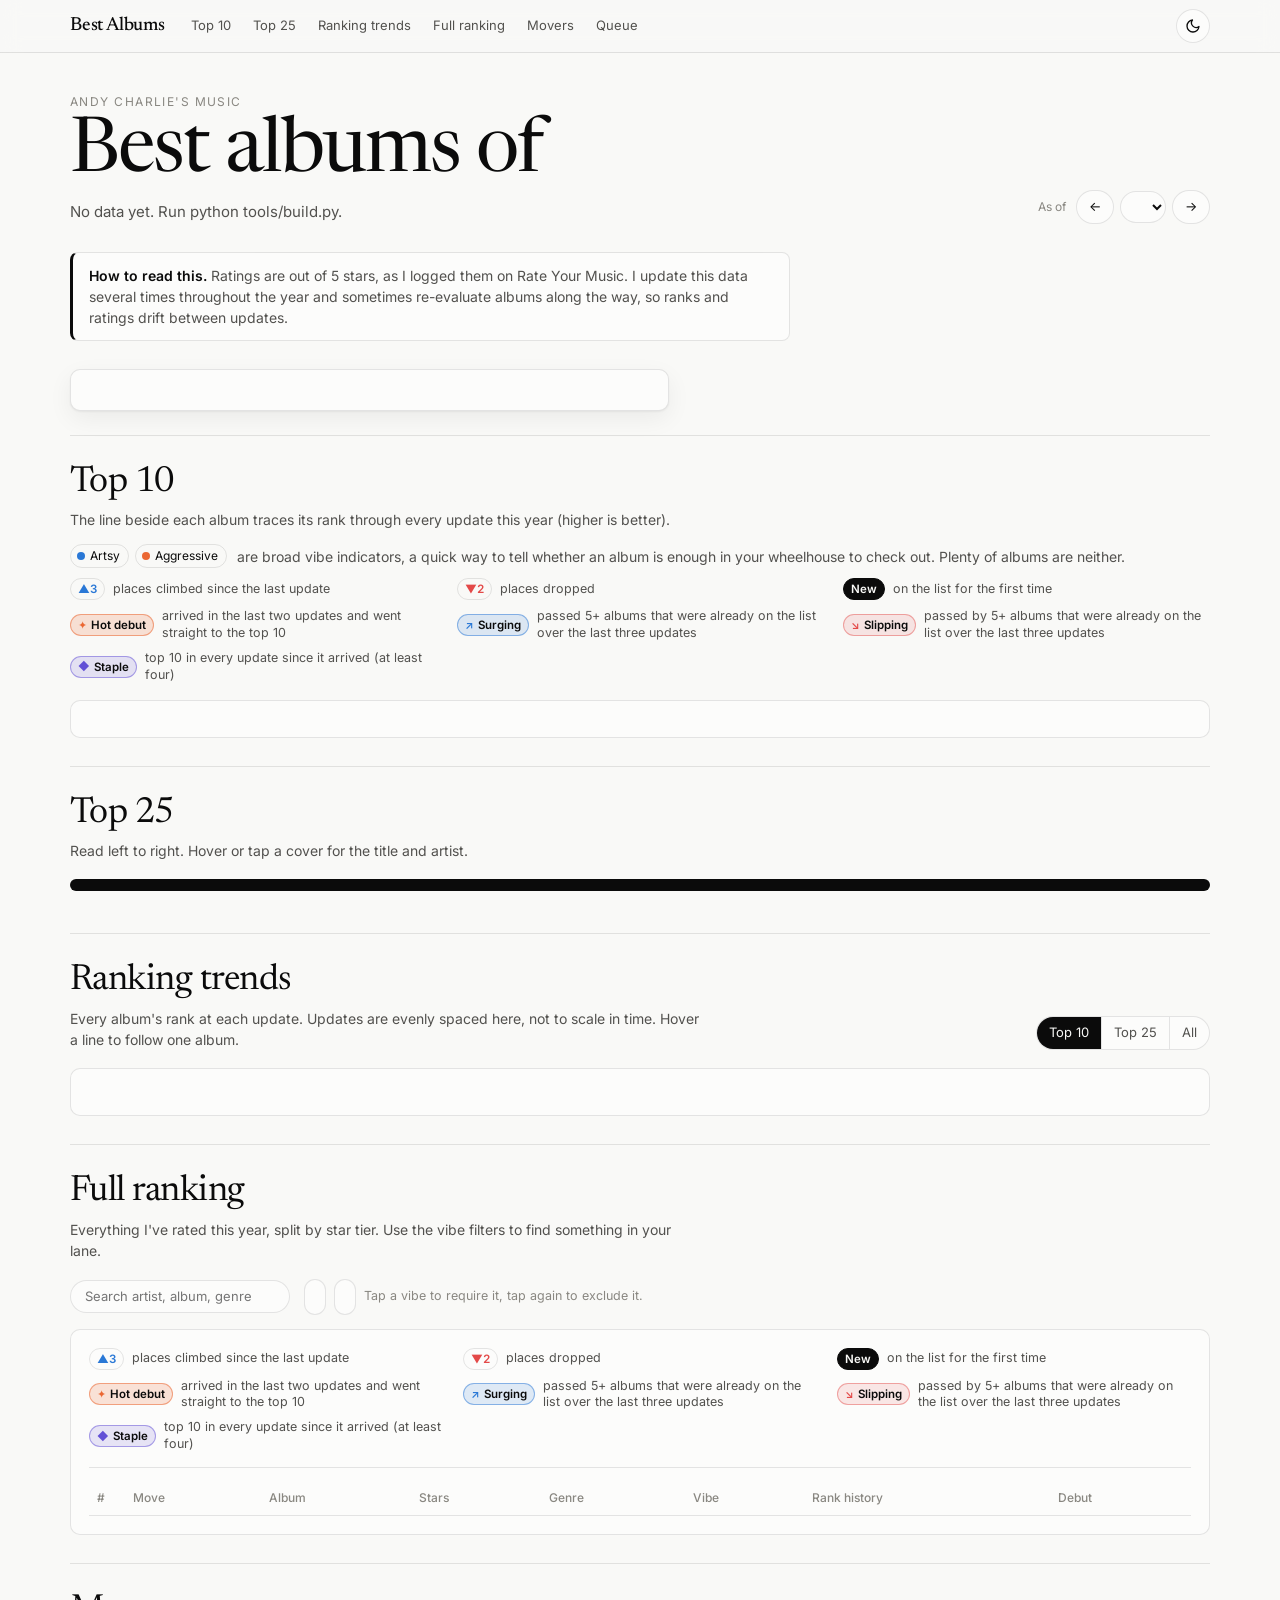
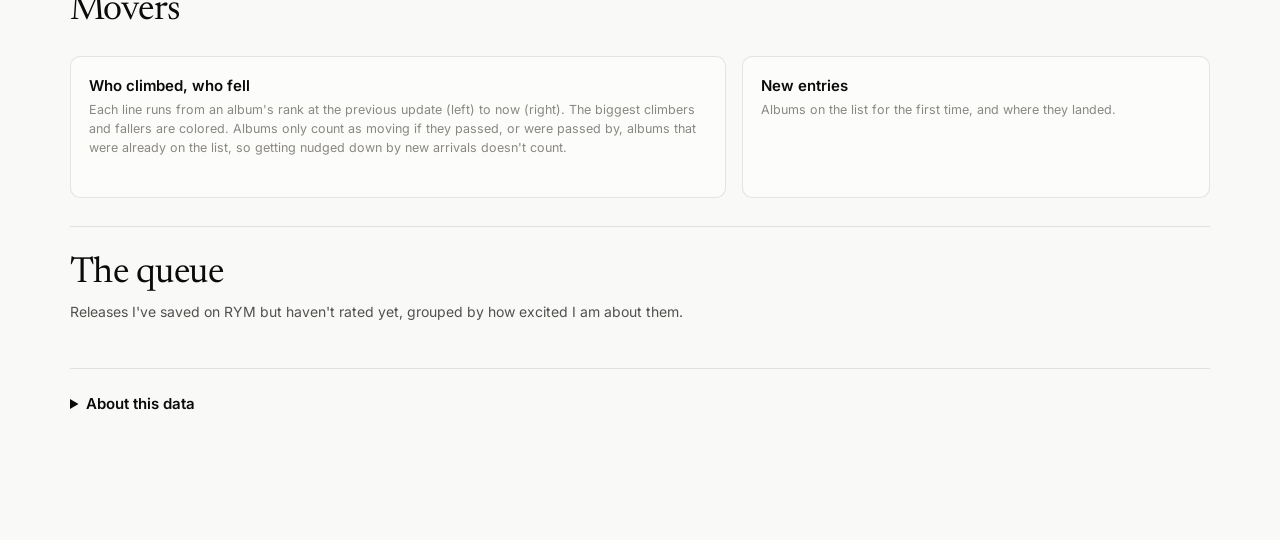
==== site/index.html @ df1836dc "Dashboard tweaks: copy, badge key in top 10, simpler queue, Ranking trends Co-Authored-By: Claude Op" ====
<!doctype html>
<html lang="en">
<head>
<meta charset="utf-8">
<meta name="viewport" content="width=device-width, initial-scale=1">
<title>Best Albums of the Year</title>
<meta name="description" content="A running ranking of my favorite albums of the year, updated a few times as the year goes on.">
<link rel="preconnect" href="https://fonts.googleapis.com">
<link rel="preconnect" href="https://fonts.gstatic.com" crossorigin>
<link rel="stylesheet" href="https://fonts.googleapis.com/css2?family=Inter:wght@400;500;600&family=Newsreader:ital,opsz,wght@0,6..72,400;0,6..72,500;1,6..72,400&display=swap">
<link rel="stylesheet" href="style.css">
<link rel="icon" href="data:image/svg+xml,%3Csvg xmlns='http://www.w3.org/2000/svg' viewBox='0 0 32 32'%3E%3Crect width='32' height='32' rx='6' fill='%230b0b0b'/%3E%3Ccircle cx='16' cy='16' r='9' fill='none' stroke='%23fff' stroke-width='2'/%3E%3Ccircle cx='16' cy='16' r='2.5' fill='%23fff'/%3E%3C/svg%3E">
</head>
<body>
<header class="bar">
  <div class="wrap bar-in">
    <div class="brand" id="brand">Best Albums</div>
    <nav class="nav" aria-label="Sections">
      <a href="#top10">Top 10</a>
      <a href="#grid">Top 25</a>
      <a href="#race">Ranking trends</a>
      <a href="#ranking">Full ranking</a>
      <a href="#movers">Movers</a>
      <a href="#queue">Queue</a>
    </nav>
    <button class="icon-btn" id="theme" type="button" aria-label="Toggle dark mode" title="Toggle dark mode">
      <svg width="16" height="16" viewBox="0 0 24 24" fill="none" stroke="currentColor" stroke-width="2" stroke-linecap="round" stroke-linejoin="round" aria-hidden="true"><path d="M21 12.8A9 9 0 1 1 11.2 3a7 7 0 0 0 9.8 9.8z"/></svg>
    </button>
  </div>
</header>

<main class="wrap">
  <div class="hero">
    <div class="hero-top">
      <div>
        <p class="eyebrow" id="eyebrow">Andy Charlie's music</p>
        <h1 id="title">Best albums of <em></em></h1>
        <p class="lede" id="lede"></p>
      </div>
      <div class="snap-ctl">
        <span class="label" id="asof-label">As of</span>
        <button class="btn" id="snap-prev" type="button" aria-label="Earlier version">←</button>
        <select class="select" id="snap" aria-label="Show the list as of"></select>
        <button class="btn" id="snap-next" type="button" aria-label="Later version">→</button>
        <select class="select" id="year" aria-label="Year" hidden></select>
      </div>
    </div>
    <div class="context">
      <p><strong>How to read this.</strong> Ratings are out of 5 stars, as I logged them on Rate Your Music. I update this data several times throughout the year and sometimes re-evaluate albums along the way, so ranks and ratings drift between updates.</p>
    </div>
    <div class="hero-body">
      <div class="number-one" id="n1"></div>
      <div class="tiles" id="tiles"></div>
    </div>
  </div>

  <section class="block" id="top10">
    <div class="block-head">
      <div>
        <h2>Top 10</h2>
        <p class="sub">The line beside each album traces its rank through every update this year (higher is better).</p>
      </div>
    </div>
    <div class="vibe-note">
      <span class="vibe-keys"><span class="chip"><span class="dot artsy"></span>Artsy</span><span class="chip"><span class="dot aggr"></span>Aggressive</span></span>
      <span>are broad vibe indicators, a quick way to tell whether an album is enough in your wheelhouse to check out. Plenty of albums are neither.</span>
    </div>
    <div class="badge-key top" id="badge-key-top"></div>
    <div class="card"><div class="top10" id="top10-list"></div></div>
  </section>

  <section class="block" id="grid">
    <div class="block-head">
      <div>
        <h2>Top 25</h2>
        <p class="sub">Read left to right. Hover or tap a cover for the title and artist.</p>
      </div>
    </div>
    <div class="topster" id="topster"></div>
    <div class="topster-legend" id="topster-legend"></div>
  </section>

  <section class="block" id="race">
    <div class="block-head">
      <div>
        <h2>Ranking trends</h2>
        <p class="sub">Every album's rank at each update. Updates are evenly spaced here, not to scale in time. Hover a line to follow one album.</p>
      </div>
      <div class="controls">
        <div class="seg" id="bump-scope" role="group" aria-label="Albums shown">
          <button type="button" data-v="10">Top 10</button><button type="button" data-v="25">Top 25</button><button type="button" data-v="all">All</button>
        </div>
      </div>
    </div>
    <div class="card">
      <div class="legend" id="bump-legend"></div>
      <div class="chart" id="bump"></div>
    </div>
  </section>

  <section class="block" id="ranking">
    <div class="block-head">
      <div>
        <h2>Full ranking</h2>
        <p class="sub">Everything I've rated this year, split by star tier. Use the vibe filters to find something in your lane.</p>
      </div>
    </div>
    <div class="filters">
      <input class="input" id="q" type="search" placeholder="Search artist, album, genre" autocomplete="off">
      <div class="vibe-filters" role="group" aria-label="Vibe filters">
        <button class="vpill" type="button" id="f-artsy" data-kind="artsy"></button>
        <button class="vpill" type="button" id="f-aggr" data-kind="aggr"></button>
        <span class="vf-hint" id="vf-hint">Tap a vibe to require it, tap again to exclude it.</span>
      </div>
    </div>
    <div class="card">
      <div class="badge-key" id="badge-key"></div>
      <p class="count" id="rank-count"></p>
      <div class="tbl-wrap">
        <table class="rank" aria-label="Full ranking">
          <thead><tr>
            <th class="r-n">#</th><th>Move</th><th>Album</th><th>Stars</th><th class="hide-sm">Genre</th><th>Vibe</th><th class="hide-sm">Rank history</th><th class="hide-sm">Debut</th>
          </tr></thead>
          <tbody id="rank-body"></tbody>
        </table>
      </div>
    </div>
  </section>

  <section class="block" id="movers">
    <div class="block-head">
      <div>
        <h2>Movers</h2>
        <p class="sub" id="movers-sub"></p>
      </div>
    </div>
    <div class="two">
      <div class="card">
        <h3>Who climbed, who fell</h3>
        <p class="note">Each line runs from an album's rank at the previous update (left) to now (right). The biggest climbers and fallers are colored. Albums only count as moving if they passed, or were passed by, albums that were already on the list, so getting nudged down by new arrivals doesn't count.</p>
        <div class="legend" id="movers-legend"></div>
        <div class="chart" id="movers-chart"></div>
      </div>
      <div class="card">
        <h3>New entries</h3>
        <p class="note">Albums on the list for the first time, and where they landed.</p>
        <div class="debuts" id="debuts"></div>
      </div>
    </div>
  </section>

  <section class="block" id="queue">
    <div class="block-head">
      <div>
        <h2>The queue</h2>
        <p class="sub" id="queue-sub">Releases I've saved on RYM but haven't rated yet, grouped by how excited I am about them.</p>
      </div>
    </div>
    <div class="queue" id="queue-list"></div>
  </section>

  <details class="about" id="about">
    <summary>About this data</summary>
    <p><strong>Where it comes from.</strong> Star ratings are mine, from Rate Your Music, out of 5. Every so often I export my RYM collection and rank every rated release from the year by hand. Rank always respects stars: nothing rated 3.5 can sit above anything rated 4.0. Any release type counts (LP, EP, mixtape, compilation).</p>
    <p><strong>Drift.</strong> I sometimes re-evaluate an album while ranking, so its stars can change between updates, and can differ from what RYM showed on the export date.</p>
    <p><strong>Badges.</strong> ▲/▼ is places gained or lost since the previous update. <em>New</em> means on the list for the first time. <em>Hot debut</em>: arrived within the last two updates and is already top 10. <em>Surging</em> / <em>Slipping</em>: passed (or was passed by) 5+ albums that were already on the list, over the last three updates, and still heading that way. New arrivals landing above an album don't count against it. <em>Staple</em>: top 10 in every update since it arrived, across at least four.</p>
    <p><strong>The queue.</strong> Releases in my RYM collection from this year that I haven't rated yet.</p>
    <p><strong>Covers and release dates.</strong> Looked up automatically from Deezer, iTunes and MusicBrainz, matching on artist, title and release year. Where none of them has the album, a placeholder tile stands in for the cover. Dates marked ~ are estimates: RYM numbers releases in the order they're added to the site, which tracks release dates closely, so an album's RYM ID gives a good guess at its release month.</p>
  </details>
  <p class="foot" id="foot"></p>
</main>

<div id="tip" role="tooltip" hidden></div>
<script src="vendor/d3.min.js"></script>
<script src="app.js"></script>
</body>
</html>
---- site/style.css ----
/* ---------- tokens ---------- */
:root {
  color-scheme: light;
  --page: #f9f9f7;
  --surface: #fcfcfb;
  --surface-2: #f2f1ed;
  --ink: #0b0b0b;
  --ink-2: #52514e;
  --muted: #898781;
  --grid: #e1e0d9;
  --axis: #c3c2b7;
  --line: rgba(11, 11, 11, 0.10);
  --s-blue: #2a78d6;
  --s-orange: #eb6834;
  --s-red: #e34948;
  --s-violet: #6250d6;
  --ramp-1: #86b6ef; --ramp-2: #5598e7; --ramp-3: #2a78d6; --ramp-4: #1c5cab; --ramp-5: #104281;
  --ramp-ink-1: #0b0b0b; --ramp-ink-2: #0b0b0b; --ramp-ink-3: #ffffff; --ramp-ink-4: #ffffff; --ramp-ink-5: #ffffff;
  --shadow: 0 1px 2px rgba(0,0,0,.05), 0 8px 24px rgba(0,0,0,.06);
  --radius: 10px;
  --serif: "Newsreader", "Iowan Old Style", "Palatino Linotype", Georgia, serif;
  --sans: "Inter", system-ui, -apple-system, "Segoe UI", sans-serif;
}
@media (prefers-color-scheme: dark) {
  :root:where(:not([data-theme="light"])) {
    color-scheme: dark;
    --page: #0d0d0d; --surface: #1a1a19; --surface-2: #242423;
    --ink: #f0efec; --ink-2: #c3c2b7; --muted: #898781;
    --grid: #2c2c2a; --axis: #383835; --line: rgba(255,255,255,0.10);
    --s-blue: #3987e5; --s-orange: #d95926; --s-red: #e66767; --s-violet: #9085e9;
    --ramp-1: #184f95; --ramp-2: #256abf; --ramp-3: #3987e5; --ramp-4: #6da7ec; --ramp-5: #b7d3f6;
    --ramp-ink-1: #ffffff; --ramp-ink-2: #ffffff; --ramp-ink-3: #ffffff; --ramp-ink-4: #0b0b0b; --ramp-ink-5: #0b0b0b;
    --shadow: 0 1px 2px rgba(0,0,0,.4), 0 8px 24px rgba(0,0,0,.35);
  }
}
:root[data-theme="dark"] {
  color-scheme: dark;
  --page: #0d0d0d; --surface: #1a1a19; --surface-2: #242423;
  --ink: #f0efec; --ink-2: #c3c2b7; --muted: #898781;
  --grid: #2c2c2a; --axis: #383835; --line: rgba(255,255,255,0.10);
  --s-blue: #3987e5; --s-orange: #d95926; --s-red: #e66767; --s-violet: #9085e9;
  --ramp-1: #184f95; --ramp-2: #256abf; --ramp-3: #3987e5; --ramp-4: #6da7ec; --ramp-5: #b7d3f6;
  --ramp-ink-1: #ffffff; --ramp-ink-2: #ffffff; --ramp-ink-3: #ffffff; --ramp-ink-4: #0b0b0b; --ramp-ink-5: #0b0b0b;
  --shadow: 0 1px 2px rgba(0,0,0,.4), 0 8px 24px rgba(0,0,0,.35);
}

/* ---------- base ---------- */
* { box-sizing: border-box; }
html { background: var(--page); }
body { margin: 0; background: var(--page); color: var(--ink); font-family: var(--sans); font-size: 15px; line-height: 1.5; -webkit-font-smoothing: antialiased; }
a { color: inherit; }
button, select, input { font: inherit; color: inherit; }
[hidden] { display: none !important; }
.wrap { max-width: 1180px; margin: 0 auto; padding: 0 20px; }
@media (max-width: 640px) { .wrap { padding: 0 16px; } }

/* ---------- top bar ---------- */
.bar { position: sticky; top: 0; z-index: 20; background: color-mix(in srgb, var(--page) 86%, transparent); backdrop-filter: blur(10px); border-bottom: 1px solid var(--line); }
.bar-in { display: flex; align-items: center; gap: 16px; min-height: 52px; }
.brand { font-family: var(--serif); font-size: 19px; font-weight: 500; letter-spacing: -.01em; white-space: nowrap; }
.nav { display: flex; gap: 2px; overflow-x: auto; scrollbar-width: none; flex: 1; min-width: 0; }
.nav::-webkit-scrollbar { display: none; }
.nav a { text-decoration: none; color: var(--ink-2); font-size: 13px; padding: 6px 10px; border-radius: 999px; white-space: nowrap; }
.nav a:hover { color: var(--ink); background: var(--surface-2); }
.icon-btn { border: 1px solid var(--line); background: var(--surface); border-radius: 999px; width: 34px; height: 34px; display: inline-grid; place-items: center; cursor: pointer; flex: none; }
.icon-btn:hover { background: var(--surface-2); }
@media (max-width: 640px) { .brand { display: none; } }

/* ---------- controls ---------- */
.controls { display: flex; flex-wrap: wrap; align-items: center; gap: 8px; }
.seg { display: inline-flex; border: 1px solid var(--line); border-radius: 999px; overflow: hidden; background: var(--surface); }
.seg button { border: 0; background: transparent; padding: 6px 12px; font-size: 13px; color: var(--ink-2); cursor: pointer; min-height: 32px; white-space: nowrap; }
.seg button + button { border-left: 1px solid var(--line); }
.seg button[aria-pressed="true"] { background: var(--ink); color: var(--page); }
.select { border: 1px solid var(--line); background: var(--surface); border-radius: 999px; padding: 6px 12px; font-size: 13px; min-height: 32px; cursor: pointer; }
.input { border: 1px solid var(--line); background: var(--surface); border-radius: 999px; padding: 6px 14px; font-size: 13px; min-height: 32px; width: 220px; max-width: 100%; }
.btn { border: 1px solid var(--line); background: var(--surface); border-radius: 999px; padding: 6px 12px; font-size: 13px; cursor: pointer; min-height: 32px; }
.btn:hover, .select:hover { background: var(--surface-2); }
:focus-visible { outline: 2px solid var(--s-blue); outline-offset: 2px; }
@media (pointer: coarse) { .seg button, .select, .input, .btn { min-height: 40px; } }

/* ---------- hero ---------- */
.hero { padding: 40px 0 24px; display: grid; gap: 28px; }
.hero-top { display: flex; flex-wrap: wrap; justify-content: space-between; align-items: end; gap: 16px; }
.eyebrow { font-size: 12px; letter-spacing: .12em; text-transform: uppercase; color: var(--muted); margin: 0 0 6px; }
h1 { font-family: var(--serif); font-weight: 400; font-size: clamp(40px, 7vw, 76px); line-height: .95; letter-spacing: -.025em; margin: 0; }
h1 em { font-style: italic; color: var(--ink-2); }
.lede { color: var(--ink-2); max-width: 62ch; margin: 12px 0 0; }
.snap-ctl { display: flex; align-items: center; gap: 6px; }
.snap-ctl .label { font-size: 12px; color: var(--muted); margin-right: 4px; }
.hero-body { display: grid; grid-template-columns: minmax(0, 1.15fr) minmax(0, 1fr); gap: 20px; }
@media (max-width: 860px) { .hero-body { grid-template-columns: 1fr; } }
.number-one { display: grid; grid-template-columns: auto minmax(0, 1fr); gap: 20px; align-items: center; background: var(--surface); border: 1px solid var(--line); border-radius: var(--radius); padding: 20px; box-shadow: var(--shadow); }
.number-one .cover { width: clamp(140px, 24vw, 250px); }
.number-one .stars { font-size: 19px; letter-spacing: 2px; }
.number-one .stars-n { font-size: 15px; }
.n1-tag { font-size: 12px; letter-spacing: .12em; text-transform: uppercase; color: var(--muted); }
.n1-title { font-family: var(--serif); font-size: clamp(28px, 4vw, 44px); line-height: 1.05; margin: 6px 0 4px; letter-spacing: -.015em; overflow-wrap: anywhere; }
.n1-artist { font-size: 17px; color: var(--ink-2); }
.n1-meta { margin-top: 12px; display: flex; flex-wrap: wrap; gap: 6px 10px; align-items: center; font-size: 13px; color: var(--ink-2); }
@media (max-width: 480px) { .number-one { grid-template-columns: 1fr; } .number-one .cover { width: 100%; max-width: 260px; } }
.tiles { display: grid; grid-template-columns: repeat(2, minmax(0, 1fr)); gap: 12px; }
.tile { background: var(--surface); border: 1px solid var(--line); border-radius: var(--radius); padding: 14px 16px; display: grid; gap: 2px; align-content: start; }
.tile-v { font-size: 34px; font-weight: 600; letter-spacing: -.02em; line-height: 1.1; }
.tile-l { font-size: 13px; color: var(--ink-2); }
.tile-s { font-size: 12px; color: var(--muted); }

/* ---------- sections ---------- */
section.block { padding: 28px 0; border-top: 1px solid var(--line); scroll-margin-top: 60px; }
.block-head { display: flex; flex-wrap: wrap; justify-content: space-between; align-items: end; gap: 12px 20px; margin-bottom: 18px; }
h2 { font-family: var(--serif); font-weight: 400; font-size: clamp(26px, 3.4vw, 36px); letter-spacing: -.015em; line-height: 1.1; margin: 0; }
.sub { color: var(--ink-2); font-size: 14px; margin: 6px 0 0; max-width: 70ch; }
.card { background: var(--surface); border: 1px solid var(--line); border-radius: var(--radius); padding: 18px; }
@media (max-width: 640px) { .card { padding: 14px; } }

/* ---------- covers ---------- */
.cover { position: relative; aspect-ratio: 1; border-radius: 6px; overflow: hidden; flex: none; background: var(--surface-2); container-type: inline-size; box-shadow: inset 0 0 0 1px var(--line); }
.cover img { width: 100%; height: 100%; object-fit: cover; display: block; }
.cover-gen { position: absolute; inset: 0; display: flex; flex-direction: column; justify-content: flex-end; padding: 8%; color: #fff; }
.cover-gen .cg-t { font-family: var(--serif); font-size: clamp(8px, 13cqi, 30px); line-height: 1.02; letter-spacing: -.01em; overflow-wrap: anywhere; display: -webkit-box; -webkit-line-clamp: 4; -webkit-box-orient: vertical; overflow: hidden; text-shadow: 0 1px 8px rgba(0,0,0,.25); }
.cover-gen .cg-a { font-size: clamp(6px, 7.5cqi, 13px); opacity: .85; margin-top: 3%; white-space: nowrap; overflow: hidden; text-overflow: ellipsis; text-transform: uppercase; letter-spacing: .06em; }
.cover.tiny .cover-gen { justify-content: center; align-items: center; padding: 0; }
.cover.tiny .cg-t { font-size: 46cqi; -webkit-line-clamp: 1; text-shadow: none; }
.cover.tiny .cg-a { display: none; }

/* ---------- chips, badges, stars ---------- */
.chip { display: inline-flex; align-items: center; gap: 5px; font-size: 12px; padding: 1px 8px 1px 6px; border-radius: 999px; border: 1px solid var(--line); color: var(--ink); white-space: nowrap; line-height: 20px; }
.dot { width: 8px; height: 8px; border-radius: 50%; flex: none; }
.dot.artsy { background: var(--s-blue); }
.dot.aggr { background: var(--s-orange); }
.genre { color: var(--ink-2); font-size: 13px; }
.badge { display: inline-flex; align-items: center; gap: 3px; font-size: 11.5px; font-weight: 600; padding: 1px 7px; border-radius: 999px; white-space: nowrap; line-height: 18px; font-variant-numeric: tabular-nums; border: 1px solid var(--line); color: var(--ink); }
.badge.up { color: var(--s-blue); }
.badge.down { color: var(--s-red); }
.badge.flat { color: var(--muted); font-weight: 500; }
.badge.new { background: var(--ink); color: var(--page); border-color: var(--ink); }
.badge.back { color: var(--ink-2); border-style: dashed; }
.badge.heat { font-weight: 600; color: var(--ink); gap: 4px; }
.badge.heat .bi { font-size: 11px; line-height: 1; }
.badge.hot { background: color-mix(in srgb, var(--s-orange) 18%, transparent); border-color: color-mix(in srgb, var(--s-orange) 55%, transparent); }
.badge.hot .bi { color: var(--s-orange); }
.badge.surge { background: color-mix(in srgb, var(--s-blue) 14%, transparent); border-color: color-mix(in srgb, var(--s-blue) 50%, transparent); }
.badge.surge .bi { color: var(--s-blue); }
.badge.slip { background: color-mix(in srgb, var(--s-red) 12%, transparent); border-color: color-mix(in srgb, var(--s-red) 45%, transparent); }
.badge.slip .bi { color: var(--s-red); }
.badge.staple { background: color-mix(in srgb, var(--s-violet) 14%, transparent); border-color: color-mix(in srgb, var(--s-violet) 50%, transparent); }
.badge.staple .bi { color: var(--s-violet); }
.stars { position: relative; display: inline-block; font-size: 13px; letter-spacing: 1px; line-height: 1; white-space: nowrap; color: var(--grid); vertical-align: -1px; }
.stars::before { content: "★★★★★"; }
.stars > span { position: absolute; inset: 0 auto 0 0; overflow: hidden; color: var(--ink); }
.stars > span::before { content: "★★★★★"; }
.stars-n { font-variant-numeric: tabular-nums; font-size: 13px; color: var(--ink-2); margin-left: 6px; }

/* ---------- top 10 ---------- */
.top10 { display: grid; gap: 0; }
.t10 { display: grid; grid-template-columns: 52px 64px minmax(0, 1fr) 150px 132px; gap: 16px; align-items: center; padding: 12px 6px; border-bottom: 1px solid var(--line); }
.t10:last-child { border-bottom: 0; }
.t10:hover { background: var(--surface-2); border-radius: 8px; }
.t10-rank { font-family: var(--serif); font-size: 40px; line-height: 1; text-align: right; letter-spacing: -.03em; font-variant-numeric: lining-nums; }
.t10-main { min-width: 0; display: grid; gap: 2px; }
.t10-title { font-family: var(--serif); font-size: 21px; line-height: 1.15; overflow: hidden; text-overflow: ellipsis; white-space: nowrap; }
.t10-artist { color: var(--ink-2); font-size: 14px; overflow: hidden; text-overflow: ellipsis; white-space: nowrap; }
.t10-meta { display: flex; flex-wrap: wrap; gap: 6px; align-items: center; margin-top: 4px; }
.t10-spark { display: grid; gap: 2px; }
.t10-spark .cap { font-size: 11px; color: var(--muted); }
.t10-move { display: flex; flex-direction: column; align-items: flex-end; gap: 6px; }
@media (max-width: 760px) {
  .t10 { grid-template-columns: 36px 56px minmax(0, 1fr) auto; grid-template-areas: "r c m v" "r c s s"; row-gap: 6px; gap: 12px; }
  .t10-rank { grid-area: r; font-size: 30px; align-self: start; padding-top: 4px; }
  .t10 .cover { grid-area: c; align-self: start; }
  .t10-main { grid-area: m; }
  .t10-move { grid-area: v; align-self: start; }
  .t10-spark { grid-area: s; }
  .t10-title { font-size: 18px; white-space: normal; }
}
.spark { display: block; overflow: visible; }
.spark .sl { fill: none; stroke: var(--ink-2); stroke-width: 1.5; stroke-linejoin: round; stroke-linecap: round; }
.spark .sd { fill: var(--s-blue); stroke: var(--surface); stroke-width: 1.5; }
.spark .sref { stroke: var(--grid); stroke-width: 1; }
.spark .st { fill: var(--muted); font-size: 10px; font-family: var(--sans); }

/* ---------- topster ---------- */
.topster { display: grid; grid-template-columns: repeat(5, minmax(0, 1fr)); gap: 6px; background: #0b0b0b; padding: 6px; border-radius: var(--radius); }
.topster-cell { position: relative; cursor: default; }
.topster-cell:hover .ts-info { background: linear-gradient(to top, rgba(8,8,8,.92) 0%, rgba(8,8,8,.6) 60%, transparent 100%); }
.topster-cell .cover { border-radius: 2px; box-shadow: none; }
.topster-cell { container-type: inline-size; overflow: hidden; border-radius: 2px; }
.ts-info { position: absolute; inset: auto 0 0 0; padding: 26% 8% 7%; display: grid; gap: 3px; color: #fff; background: linear-gradient(to top, rgba(8,8,8,.88) 0%, rgba(8,8,8,.55) 55%, transparent 100%); pointer-events: none; }
.ts-stars { display: flex; align-items: center; gap: 6px; }
.stars.light { color: rgba(255,255,255,.28); font-size: clamp(9px, 8.5cqi, 16px); }
.stars.light > span { color: #fff; }
.ts-num { font-weight: 600; font-size: clamp(9px, 7.5cqi, 14px); font-variant-numeric: tabular-nums; }
.ts-genre { font-family: var(--serif); font-size: clamp(9px, 7.6cqi, 15.5px); line-height: 1.1; overflow: hidden; text-overflow: ellipsis; white-space: nowrap; }
.ts-vibes { display: flex; gap: 8px; flex-wrap: wrap; font-size: clamp(8px, 6cqi, 12px); text-transform: uppercase; letter-spacing: .06em; opacity: .9; }
.ts-v { display: inline-flex; align-items: center; gap: 4px; }
.ts-v .dot { box-shadow: 0 0 0 1.5px rgba(255,255,255,.85); }
.ts-date { font-size: clamp(8px, 6cqi, 12px); opacity: .75; }
@container (max-width: 130px) { .ts-vl, .ts-date { display: none; } .ts-info { padding: 30% 7% 7%; gap: 2px; } }
@container (max-width: 90px) { .ts-genre { display: none; } }
.topster-n { position: absolute; top: 5px; left: 5px; background: rgba(11,11,11,.72); color: #fff; font-size: 11px; font-weight: 600; padding: 1px 6px; border-radius: 999px; font-variant-numeric: tabular-nums; }
.topster-legend { columns: 4 220px; column-gap: 20px; margin-top: 14px; font-size: 12.5px; color: var(--ink-2); }
.topster-legend span { display: block; }
.topster-legend span b { color: var(--ink); font-weight: 600; font-variant-numeric: tabular-nums; display: inline-block; min-width: 22px; }
.topster-legend span { white-space: nowrap; overflow: hidden; text-overflow: ellipsis; }

/* ---------- charts ---------- */
.chart { position: relative; width: 100%; }
.chart svg { display: block; overflow: visible; }
.c-grid { stroke: var(--grid); stroke-width: 1; }
.c-axis { stroke: var(--axis); stroke-width: 1; }
.c-tick { fill: var(--muted); font-size: 11px; font-family: var(--sans); font-variant-numeric: tabular-nums; }
.c-title { fill: var(--muted); font-size: 11px; font-family: var(--sans); }
.c-lab { fill: var(--ink); font-size: 12px; font-family: var(--sans); }
.c-lab-muted { fill: var(--ink-2); font-size: 12px; font-family: var(--sans); }
.c-val { fill: var(--ink-2); font-size: 11.5px; font-family: var(--sans); font-variant-numeric: tabular-nums; }
.bump-line { fill: none; stroke: var(--axis); stroke-width: 1.5; stroke-linejoin: round; stroke-linecap: round; transition: opacity .15s; }
.bump-line.hl { stroke: var(--ink); stroke-width: 2; }
.bump-line.hot { stroke: var(--s-blue); stroke-width: 3; }
.bump-dot { fill: var(--axis); stroke: var(--surface); stroke-width: 1.5; }
.bump-dot.hl { fill: var(--ink); }
.bump-dot.hot { fill: var(--s-blue); }
.dim .bump-line:not(.hot), .dim .bump-dot:not(.hot) { opacity: .25; }
.dim .c-lab:not(.hot) { opacity: .35; }
.c-now { stroke: var(--ink); stroke-width: 1; opacity: .35; }
.legend { display: flex; flex-wrap: wrap; gap: 6px 16px; font-size: 12.5px; color: var(--ink-2); margin-bottom: 10px; align-items: center; }
.legend .k { display: inline-flex; align-items: center; gap: 6px; }
.legend .sw { width: 12px; height: 12px; border-radius: 3px; display: inline-block; }
.legend .ln { width: 16px; height: 2px; display: inline-block; border-radius: 2px; }

/* ---------- table ---------- */
.tbl-wrap { overflow-x: auto; }
table.rank { width: 100%; border-collapse: collapse; font-size: 14px; }
table.rank th { text-align: left; font-size: 12px; font-weight: 500; color: var(--muted); padding: 8px 8px; border-bottom: 1px solid var(--line); white-space: nowrap; }
table.rank td { padding: 8px; border-bottom: 1px solid var(--line); vertical-align: middle; }
table.rank tr.tier-break td { border-top: 2px solid var(--axis); }
table.rank tbody tr:hover td { background: var(--surface-2); }
.r-n { font-variant-numeric: tabular-nums; text-align: right; width: 36px; color: var(--ink); font-weight: 600; }
.r-alb { display: flex; gap: 10px; align-items: center; min-width: 220px; }
.r-alb .cover { width: 36px; }
.r-alb b { font-weight: 600; display: block; line-height: 1.25; }
.r-alb span { color: var(--ink-2); font-size: 13px; }
.r-vibe { display: flex; gap: 4px; flex-wrap: wrap; }
.r-debut { color: var(--ink-2); font-size: 13px; white-space: nowrap; font-variant-numeric: tabular-nums; }
.tier-row td { background: var(--surface-2); font-size: 12px; color: var(--ink-2); font-weight: 600; padding: 5px 8px; letter-spacing: .04em; }
@media (max-width: 760px) { .hide-sm { display: none; } }
.empty { color: var(--muted); font-size: 14px; padding: 16px 0; }
.count { color: var(--muted); font-size: 13px; }

/* ---------- movers ---------- */
.two { display: grid; grid-template-columns: minmax(0, 1.4fr) minmax(0, 1fr); gap: 16px; }
@media (max-width: 860px) { .two { grid-template-columns: 1fr; } }
.card h3 { margin: 0 0 4px; font-size: 15px; font-weight: 600; }
.card .note { margin: 0 0 12px; color: var(--muted); font-size: 12.5px; }
.debuts { display: grid; gap: 0; }
.debut { display: grid; grid-template-columns: 40px 40px minmax(0, 1fr) auto; gap: 10px; align-items: center; padding: 7px 0; border-bottom: 1px solid var(--line); }
.debut:last-child { border-bottom: 0; }
.debut .at { font-family: var(--serif); font-size: 24px; text-align: right; line-height: 1; }
.debut .nm { min-width: 0; }
.debut .nm b { display: block; font-weight: 600; white-space: nowrap; overflow: hidden; text-overflow: ellipsis; }
.debut .nm span { color: var(--ink-2); font-size: 13px; }

/* ---------- queue ---------- */
.queue { display: grid; gap: 22px; }
.q-group h3 { display: flex; align-items: center; gap: 10px; margin: 0 0 10px; font-size: 15px; font-weight: 600; }
.q-grid { display: grid; grid-template-columns: repeat(auto-fill, minmax(250px, 1fr)); gap: 10px; }
.q-card { display: grid; grid-template-columns: 56px minmax(0, 1fr); gap: 12px; background: var(--surface); border: 1px solid var(--line); border-radius: var(--radius); padding: 10px; align-items: start; }
.q-card b { display: block; font-weight: 600; line-height: 1.25; overflow-wrap: anywhere; }
.q-card .a { color: var(--ink-2); font-size: 13px; }
.q-card .aff { font-size: 12px; color: var(--ink-2); margin-top: 6px; line-height: 1.4; }
.q-card .aff strong { color: var(--ink); }
.q-card .seen { font-size: 11.5px; color: var(--muted); margin-top: 4px; display: flex; gap: 6px; flex-wrap: wrap; align-items: center; }
.pips { display: inline-flex; gap: 3px; }
.pips i { width: 9px; height: 9px; border-radius: 50%; border: 1.5px solid var(--s-orange); display: inline-block; }
.pips i.on { background: var(--s-orange); }
.q-empty { color: var(--muted); font-size: 13px; padding: 4px 0 0; }

/* ---------- tooltip ---------- */
#tip { position: fixed; z-index: 50; pointer-events: none; background: var(--surface); color: var(--ink); border: 1px solid var(--line); border-radius: 8px; box-shadow: var(--shadow); padding: 8px 10px; font-size: 12.5px; line-height: 1.45; max-width: 280px; display: grid; gap: 3px; }
#tip .tt { font-weight: 600; }
#tip .ts { color: var(--ink-2); }
#tip .tn { font-variant-numeric: tabular-nums; }

/* ---------- about ---------- */
details.about { padding: 24px 0 60px; border-top: 1px solid var(--line); }
details.about summary { cursor: pointer; font-weight: 600; }
details.about p, details.about li { color: var(--ink-2); font-size: 14px; max-width: 75ch; }
details.about code { font-size: 13px; background: var(--surface-2); padding: 1px 5px; border-radius: 4px; }
.note-sm { color: var(--muted); font-size: 12.5px; margin: 12px 0 0; line-height: 1.5; }
.foot { color: var(--muted); font-size: 12px; padding-bottom: 40px; }

/* ---------- context notes ---------- */
.context { background: var(--surface); border: 1px solid var(--line); border-left: 3px solid var(--ink); border-radius: 8px; padding: 12px 16px; max-width: 80ch; }
.context p { margin: 0; color: var(--ink-2); font-size: 14px; }
.context strong { color: var(--ink); font-weight: 600; }
.vibe-note { display: flex; flex-wrap: wrap; align-items: center; gap: 6px 10px; color: var(--ink-2); font-size: 14px; margin: -4px 0 10px; }
.badge-key.top { border-bottom: 0; padding-bottom: 0; margin-bottom: 16px; }
.t10-rel { font-size: 12.5px; color: var(--muted); margin-top: 2px; }
.q-card .rel { font-size: 12px; color: var(--muted); margin-top: 6px; }
.vibe-keys { display: inline-flex; gap: 6px; }

/* ---------- vibe filter pills ---------- */
.filters { display: flex; flex-wrap: wrap; align-items: center; gap: 10px 14px; margin-bottom: 14px; }
.vibe-filters { display: flex; flex-wrap: wrap; align-items: center; gap: 8px; }
.vpill { display: inline-flex; align-items: center; gap: 8px; border: 1.5px solid var(--line); background: var(--surface); border-radius: 999px; padding: 6px 8px 6px 12px; cursor: pointer; font-size: 14px; font-weight: 500; min-height: 36px; transition: background .15s, border-color .15s, box-shadow .15s; }
.vpill .dot { width: 10px; height: 10px; transition: box-shadow .15s; }
.vpill .vp-s { font-size: 10.5px; font-weight: 600; letter-spacing: .08em; text-transform: uppercase; color: var(--muted); background: var(--surface-2); border-radius: 999px; padding: 2px 7px; }
.vpill:hover { border-color: var(--axis); }
.vpill[data-state="yes"][data-kind="artsy"] { border-color: var(--s-blue); background: color-mix(in srgb, var(--s-blue) 12%, var(--surface)); }
.vpill[data-state="yes"][data-kind="aggr"] { border-color: var(--s-orange); background: color-mix(in srgb, var(--s-orange) 12%, var(--surface)); }
.vpill[data-state="yes"][data-kind="artsy"] .dot { box-shadow: 0 0 0 4px color-mix(in srgb, var(--s-blue) 28%, transparent); }
.vpill[data-state="yes"][data-kind="aggr"] .dot { box-shadow: 0 0 0 4px color-mix(in srgb, var(--s-orange) 28%, transparent); }
.vpill[data-state="yes"] .vp-s { background: var(--ink); color: var(--page); }
.vpill[data-state="no"] { border-style: dashed; color: var(--muted); }
.vpill[data-state="no"] .vp-l { text-decoration: line-through; }
.vpill[data-state="no"] .dot { opacity: .35; }
.vpill[data-state="no"] .vp-s { background: transparent; border: 1px solid var(--axis); }
.vf-hint { font-size: 12.5px; color: var(--muted); }
@media (pointer: coarse) { .vpill { min-height: 42px; } }

/* ---------- badge key ---------- */
.badge-key { display: grid; grid-template-columns: repeat(auto-fill, minmax(290px, 1fr)); gap: 8px 20px; padding-bottom: 14px; margin-bottom: 6px; border-bottom: 1px solid var(--line); }
.bk { display: flex; align-items: center; gap: 8px; font-size: 12.5px; color: var(--ink-2); line-height: 1.35; }
.bk .badge { flex: none; }

/* ---------- slope chart ---------- */
.slope line { transition: opacity .15s; }
.dimmed { opacity: .15; }
.slope.focus line { stroke-width: 3; }
.slope.focus:not(.hl) line { stroke: var(--ink); }
.legend .ring { width: 10px; height: 10px; border-radius: 50%; border: 1.5px solid var(--ink); display: inline-block; }
@container (max-width: 90px) { .ts-stars .stars { display: none; } .ts-num::before { content: "★ "; } .ts-info { padding: 34% 8% 8%; } }
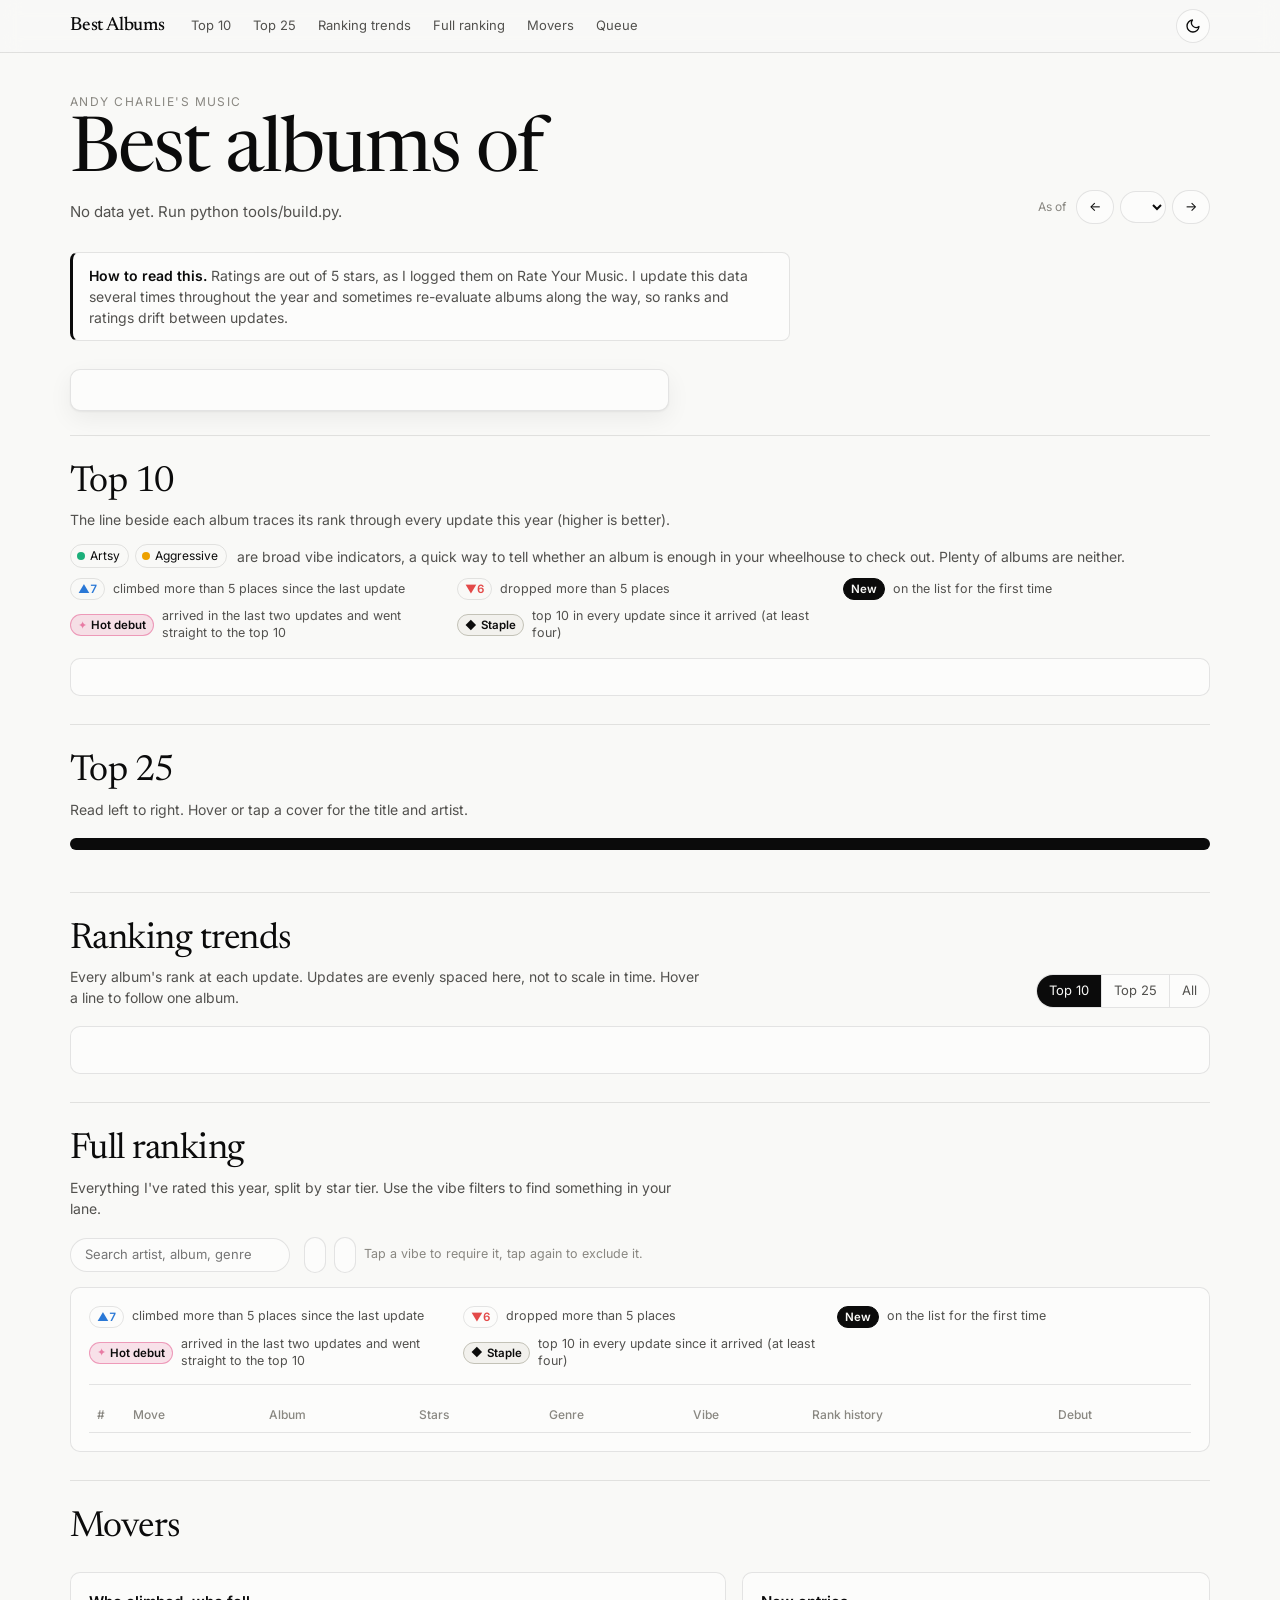
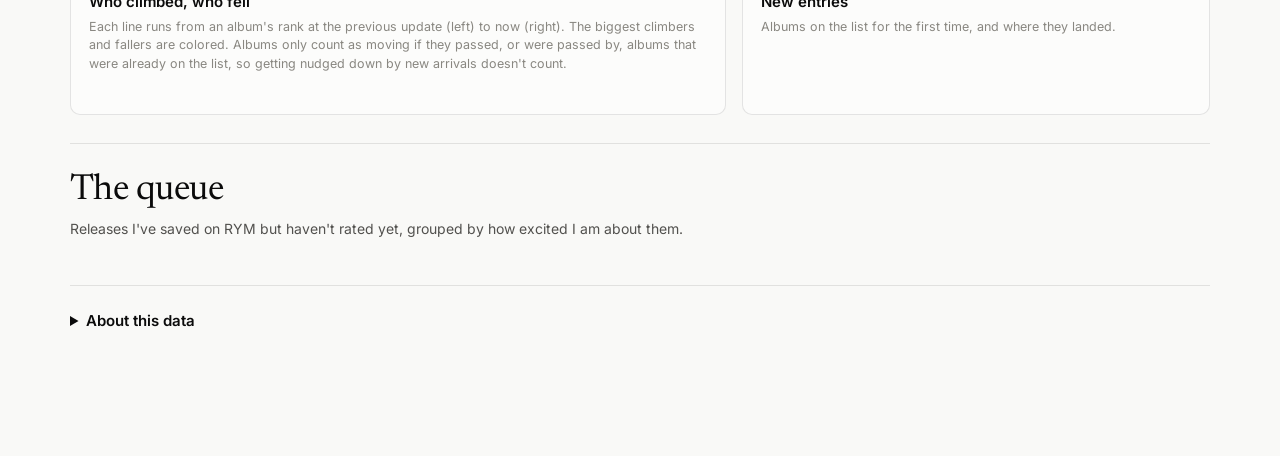
==== commit c47b3c82: "Simplify move badges, recolor vibe tags - Move badges only for real moves of more than 5 places - Dr" ====
--- a/site/index.html
+++ b/site/index.html
@@ -163,7 +163,7 @@
     <summary>About this data</summary>
     <p><strong>Where it comes from.</strong> Star ratings are mine, from Rate Your Music, out of 5. Every so often I export my RYM collection and rank every rated release from the year by hand. Rank always respects stars: nothing rated 3.5 can sit above anything rated 4.0. Any release type counts (LP, EP, mixtape, compilation).</p>
     <p><strong>Drift.</strong> I sometimes re-evaluate an album while ranking, so its stars can change between updates, and can differ from what RYM showed on the export date.</p>
-    <p><strong>Badges.</strong> ▲/▼ is places gained or lost since the previous update. <em>New</em> means on the list for the first time. <em>Hot debut</em>: arrived within the last two updates and is already top 10. <em>Surging</em> / <em>Slipping</em>: passed (or was passed by) 5+ albums that were already on the list, over the last three updates, and still heading that way. New arrivals landing above an album don't count against it. <em>Staple</em>: top 10 in every update since it arrived, across at least four.</p>
+    <p><strong>Badges.</strong> ▲/▼ appears when an album climbed or dropped more than 5 places since the previous update. It counts only albums it passed (or that passed it) among those already on the list, so getting nudged down by new arrivals doesn't count as a drop. <em>New</em> means on the list for the first time. <em>Hot debut</em>: arrived within the last two updates and is already top 10. <em>Staple</em>: top 10 in every update since it arrived, across at least four.</p>
     <p><strong>The queue.</strong> Releases in my RYM collection from this year that I haven't rated yet.</p>
     <p><strong>Covers and release dates.</strong> Looked up automatically from Deezer, iTunes and MusicBrainz, matching on artist, title and release year. Where none of them has the album, a placeholder tile stands in for the cover. Dates marked ~ are estimates: RYM numbers releases in the order they're added to the site, which tracks release dates closely, so an album's RYM ID gives a good guess at its release month.</p>
   </details>
--- a/site/style.css
+++ b/site/style.css
@@ -14,6 +14,9 @@
   --s-orange: #eb6834;
   --s-red: #e34948;
   --s-violet: #6250d6;
+  --s-magenta: #e87ba4;
+  --v-artsy: #1baf7a;
+  --v-aggr: #eda100;
   --ramp-1: #86b6ef; --ramp-2: #5598e7; --ramp-3: #2a78d6; --ramp-4: #1c5cab; --ramp-5: #104281;
   --ramp-ink-1: #0b0b0b; --ramp-ink-2: #0b0b0b; --ramp-ink-3: #ffffff; --ramp-ink-4: #ffffff; --ramp-ink-5: #ffffff;
   --shadow: 0 1px 2px rgba(0,0,0,.05), 0 8px 24px rgba(0,0,0,.06);
@@ -27,7 +30,7 @@
     --page: #0d0d0d; --surface: #1a1a19; --surface-2: #242423;
     --ink: #f0efec; --ink-2: #c3c2b7; --muted: #898781;
     --grid: #2c2c2a; --axis: #383835; --line: rgba(255,255,255,0.10);
-    --s-blue: #3987e5; --s-orange: #d95926; --s-red: #e66767; --s-violet: #9085e9;
+    --s-blue: #3987e5; --s-orange: #d95926; --s-red: #e66767; --s-violet: #9085e9; --s-magenta: #d55181; --v-artsy: #199e70; --v-aggr: #c98500;
     --ramp-1: #184f95; --ramp-2: #256abf; --ramp-3: #3987e5; --ramp-4: #6da7ec; --ramp-5: #b7d3f6;
     --ramp-ink-1: #ffffff; --ramp-ink-2: #ffffff; --ramp-ink-3: #ffffff; --ramp-ink-4: #0b0b0b; --ramp-ink-5: #0b0b0b;
     --shadow: 0 1px 2px rgba(0,0,0,.4), 0 8px 24px rgba(0,0,0,.35);
@@ -38,7 +41,7 @@
   --page: #0d0d0d; --surface: #1a1a19; --surface-2: #242423;
   --ink: #f0efec; --ink-2: #c3c2b7; --muted: #898781;
   --grid: #2c2c2a; --axis: #383835; --line: rgba(255,255,255,0.10);
-  --s-blue: #3987e5; --s-orange: #d95926; --s-red: #e66767; --s-violet: #9085e9;
+  --s-blue: #3987e5; --s-orange: #d95926; --s-red: #e66767; --s-violet: #9085e9; --s-magenta: #d55181; --v-artsy: #199e70; --v-aggr: #c98500;
   --ramp-1: #184f95; --ramp-2: #256abf; --ramp-3: #3987e5; --ramp-4: #6da7ec; --ramp-5: #b7d3f6;
   --ramp-ink-1: #ffffff; --ramp-ink-2: #ffffff; --ramp-ink-3: #ffffff; --ramp-ink-4: #0b0b0b; --ramp-ink-5: #0b0b0b;
   --shadow: 0 1px 2px rgba(0,0,0,.4), 0 8px 24px rgba(0,0,0,.35);
@@ -126,8 +129,8 @@
 /* ---------- chips, badges, stars ---------- */
 .chip { display: inline-flex; align-items: center; gap: 5px; font-size: 12px; padding: 1px 8px 1px 6px; border-radius: 999px; border: 1px solid var(--line); color: var(--ink); white-space: nowrap; line-height: 20px; }
 .dot { width: 8px; height: 8px; border-radius: 50%; flex: none; }
-.dot.artsy { background: var(--s-blue); }
-.dot.aggr { background: var(--s-orange); }
+.dot.artsy { background: var(--v-artsy); }
+.dot.aggr { background: var(--v-aggr); }
 .genre { color: var(--ink-2); font-size: 13px; }
 .badge { display: inline-flex; align-items: center; gap: 3px; font-size: 11.5px; font-weight: 600; padding: 1px 7px; border-radius: 999px; white-space: nowrap; line-height: 18px; font-variant-numeric: tabular-nums; border: 1px solid var(--line); color: var(--ink); }
 .badge.up { color: var(--s-blue); }
@@ -137,14 +140,10 @@
 .badge.back { color: var(--ink-2); border-style: dashed; }
 .badge.heat { font-weight: 600; color: var(--ink); gap: 4px; }
 .badge.heat .bi { font-size: 11px; line-height: 1; }
-.badge.hot { background: color-mix(in srgb, var(--s-orange) 18%, transparent); border-color: color-mix(in srgb, var(--s-orange) 55%, transparent); }
-.badge.hot .bi { color: var(--s-orange); }
-.badge.surge { background: color-mix(in srgb, var(--s-blue) 14%, transparent); border-color: color-mix(in srgb, var(--s-blue) 50%, transparent); }
-.badge.surge .bi { color: var(--s-blue); }
-.badge.slip { background: color-mix(in srgb, var(--s-red) 12%, transparent); border-color: color-mix(in srgb, var(--s-red) 45%, transparent); }
-.badge.slip .bi { color: var(--s-red); }
-.badge.staple { background: color-mix(in srgb, var(--s-violet) 14%, transparent); border-color: color-mix(in srgb, var(--s-violet) 50%, transparent); }
-.badge.staple .bi { color: var(--s-violet); }
+.badge.hot { background: color-mix(in srgb, var(--s-magenta) 20%, transparent); border-color: color-mix(in srgb, var(--s-magenta) 70%, transparent); }
+.badge.hot .bi { color: var(--s-magenta); }
+.badge.staple { background: var(--surface-2); border-color: var(--axis); }
+.badge.staple .bi { color: var(--ink); }
 .stars { position: relative; display: inline-block; font-size: 13px; letter-spacing: 1px; line-height: 1; white-space: nowrap; color: var(--grid); vertical-align: -1px; }
 .stars::before { content: "★★★★★"; }
 .stars > span { position: absolute; inset: 0 auto 0 0; overflow: hidden; color: var(--ink); }
@@ -305,10 +304,10 @@
 .vpill .dot { width: 10px; height: 10px; transition: box-shadow .15s; }
 .vpill .vp-s { font-size: 10.5px; font-weight: 600; letter-spacing: .08em; text-transform: uppercase; color: var(--muted); background: var(--surface-2); border-radius: 999px; padding: 2px 7px; }
 .vpill:hover { border-color: var(--axis); }
-.vpill[data-state="yes"][data-kind="artsy"] { border-color: var(--s-blue); background: color-mix(in srgb, var(--s-blue) 12%, var(--surface)); }
-.vpill[data-state="yes"][data-kind="aggr"] { border-color: var(--s-orange); background: color-mix(in srgb, var(--s-orange) 12%, var(--surface)); }
-.vpill[data-state="yes"][data-kind="artsy"] .dot { box-shadow: 0 0 0 4px color-mix(in srgb, var(--s-blue) 28%, transparent); }
-.vpill[data-state="yes"][data-kind="aggr"] .dot { box-shadow: 0 0 0 4px color-mix(in srgb, var(--s-orange) 28%, transparent); }
+.vpill[data-state="yes"][data-kind="artsy"] { border-color: var(--v-artsy); background: color-mix(in srgb, var(--v-artsy) 14%, var(--surface)); }
+.vpill[data-state="yes"][data-kind="aggr"] { border-color: var(--v-aggr); background: color-mix(in srgb, var(--v-aggr) 14%, var(--surface)); }
+.vpill[data-state="yes"][data-kind="artsy"] .dot { box-shadow: 0 0 0 4px color-mix(in srgb, var(--v-artsy) 30%, transparent); }
+.vpill[data-state="yes"][data-kind="aggr"] .dot { box-shadow: 0 0 0 4px color-mix(in srgb, var(--v-aggr) 30%, transparent); }
 .vpill[data-state="yes"] .vp-s { background: var(--ink); color: var(--page); }
 .vpill[data-state="no"] { border-style: dashed; color: var(--muted); }
 .vpill[data-state="no"] .vp-l { text-decoration: line-through; }
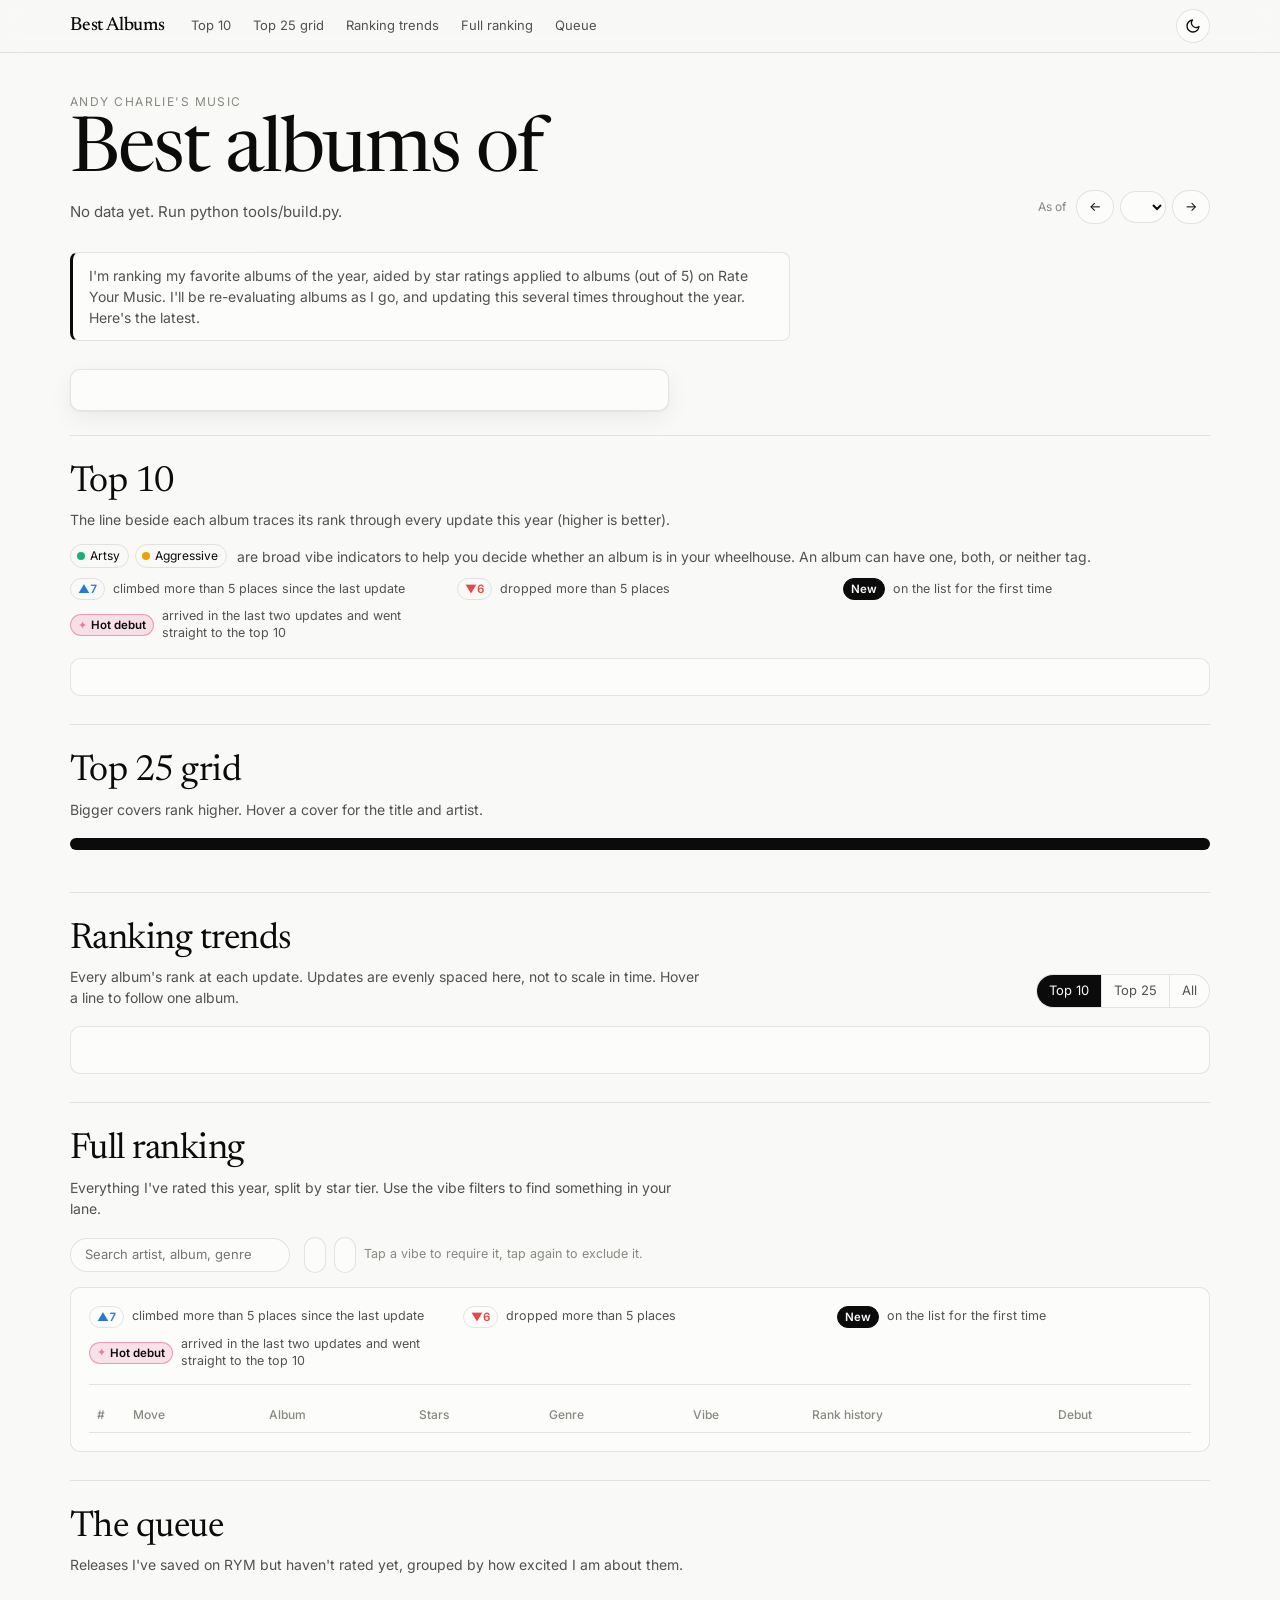
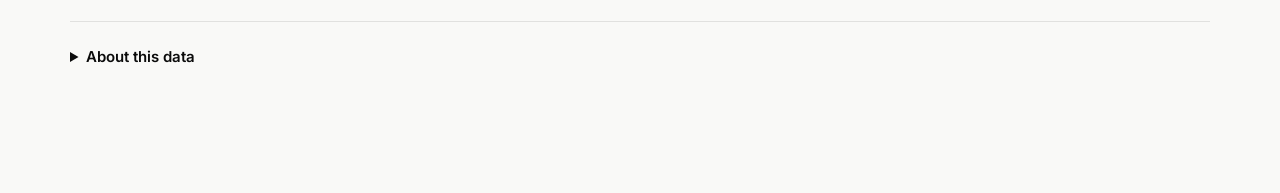
==== commit 4b741526: "Tiered top 25 grid, new intro, drop Movers and Staple - Top 25 grid in rows of 3/4/5/6/7 so size tra" ====
--- a/site/index.html
+++ b/site/index.html
@@ -17,10 +17,9 @@
     <div class="brand" id="brand">Best Albums</div>
     <nav class="nav" aria-label="Sections">
       <a href="#top10">Top 10</a>
-      <a href="#grid">Top 25</a>
+      <a href="#grid">Top 25 grid</a>
       <a href="#race">Ranking trends</a>
       <a href="#ranking">Full ranking</a>
-      <a href="#movers">Movers</a>
       <a href="#queue">Queue</a>
     </nav>
     <button class="icon-btn" id="theme" type="button" aria-label="Toggle dark mode" title="Toggle dark mode">
@@ -46,7 +45,7 @@
       </div>
     </div>
     <div class="context">
-      <p><strong>How to read this.</strong> Ratings are out of 5 stars, as I logged them on Rate Your Music. I update this data several times throughout the year and sometimes re-evaluate albums along the way, so ranks and ratings drift between updates.</p>
+      <p id="intro">I'm ranking my favorite albums of the year, aided by star ratings applied to albums (out of 5) on Rate Your Music. I'll be re-evaluating albums as I go, and updating this several times throughout the year. Here's the latest.</p>
     </div>
     <div class="hero-body">
       <div class="number-one" id="n1"></div>
@@ -63,7 +62,7 @@
     </div>
     <div class="vibe-note">
       <span class="vibe-keys"><span class="chip"><span class="dot artsy"></span>Artsy</span><span class="chip"><span class="dot aggr"></span>Aggressive</span></span>
-      <span>are broad vibe indicators, a quick way to tell whether an album is enough in your wheelhouse to check out. Plenty of albums are neither.</span>
+      <span>are broad vibe indicators to help you decide whether an album is in your wheelhouse. An album can have one, both, or neither tag.</span>
     </div>
     <div class="badge-key top" id="badge-key-top"></div>
     <div class="card"><div class="top10" id="top10-list"></div></div>
@@ -72,8 +71,8 @@
   <section class="block" id="grid">
     <div class="block-head">
       <div>
-        <h2>Top 25</h2>
-        <p class="sub">Read left to right. Hover or tap a cover for the title and artist.</p>
+        <h2>Top 25 grid</h2>
+        <p class="sub" id="grid-sub">Bigger covers rank higher. Hover a cover for the title and artist.</p>
       </div>
     </div>
     <div class="topster" id="topster"></div>
@@ -127,28 +126,6 @@
     </div>
   </section>
 
-  <section class="block" id="movers">
-    <div class="block-head">
-      <div>
-        <h2>Movers</h2>
-        <p class="sub" id="movers-sub"></p>
-      </div>
-    </div>
-    <div class="two">
-      <div class="card">
-        <h3>Who climbed, who fell</h3>
-        <p class="note">Each line runs from an album's rank at the previous update (left) to now (right). The biggest climbers and fallers are colored. Albums only count as moving if they passed, or were passed by, albums that were already on the list, so getting nudged down by new arrivals doesn't count.</p>
-        <div class="legend" id="movers-legend"></div>
-        <div class="chart" id="movers-chart"></div>
-      </div>
-      <div class="card">
-        <h3>New entries</h3>
-        <p class="note">Albums on the list for the first time, and where they landed.</p>
-        <div class="debuts" id="debuts"></div>
-      </div>
-    </div>
-  </section>
-
   <section class="block" id="queue">
     <div class="block-head">
       <div>
@@ -163,7 +140,7 @@
     <summary>About this data</summary>
     <p><strong>Where it comes from.</strong> Star ratings are mine, from Rate Your Music, out of 5. Every so often I export my RYM collection and rank every rated release from the year by hand. Rank always respects stars: nothing rated 3.5 can sit above anything rated 4.0. Any release type counts (LP, EP, mixtape, compilation).</p>
     <p><strong>Drift.</strong> I sometimes re-evaluate an album while ranking, so its stars can change between updates, and can differ from what RYM showed on the export date.</p>
-    <p><strong>Badges.</strong> ▲/▼ appears when an album climbed or dropped more than 5 places since the previous update. It counts only albums it passed (or that passed it) among those already on the list, so getting nudged down by new arrivals doesn't count as a drop. <em>New</em> means on the list for the first time. <em>Hot debut</em>: arrived within the last two updates and is already top 10. <em>Staple</em>: top 10 in every update since it arrived, across at least four.</p>
+    <p><strong>Badges.</strong> ▲/▼ appears when an album climbed or dropped more than 5 places since the previous update. It counts only albums it passed (or that passed it) among those already on the list, so getting nudged down by new arrivals doesn't count as a drop. <em>New</em> means on the list for the first time. <em>Hot debut</em>: arrived within the last two updates and is already top 10.</p>
     <p><strong>The queue.</strong> Releases in my RYM collection from this year that I haven't rated yet.</p>
     <p><strong>Covers and release dates.</strong> Looked up automatically from Deezer, iTunes and MusicBrainz, matching on artist, title and release year. Where none of them has the album, a placeholder tile stands in for the cover. Dates marked ~ are estimates: RYM numbers releases in the order they're added to the site, which tracks release dates closely, so an album's RYM ID gives a good guess at its release month.</p>
   </details>
--- a/site/style.css
+++ b/site/style.css
@@ -142,8 +142,6 @@
 .badge.heat .bi { font-size: 11px; line-height: 1; }
 .badge.hot { background: color-mix(in srgb, var(--s-magenta) 20%, transparent); border-color: color-mix(in srgb, var(--s-magenta) 70%, transparent); }
 .badge.hot .bi { color: var(--s-magenta); }
-.badge.staple { background: var(--surface-2); border-color: var(--axis); }
-.badge.staple .bi { color: var(--ink); }
 .stars { position: relative; display: inline-block; font-size: 13px; letter-spacing: 1px; line-height: 1; white-space: nowrap; color: var(--grid); vertical-align: -1px; }
 .stars::before { content: "★★★★★"; }
 .stars > span { position: absolute; inset: 0 auto 0 0; overflow: hidden; color: var(--ink); }
@@ -179,10 +177,12 @@
 .spark .st { fill: var(--muted); font-size: 10px; font-family: var(--sans); }
 
 /* ---------- topster ---------- */
-.topster { display: grid; grid-template-columns: repeat(5, minmax(0, 1fr)); gap: 6px; background: #0b0b0b; padding: 6px; border-radius: var(--radius); }
+.topster { display: grid; gap: 6px; background: #0b0b0b; padding: 6px; border-radius: var(--radius); }
+.ts-row { display: grid; grid-template-columns: repeat(var(--n), minmax(0, 1fr)); gap: 6px; }
+@media (max-width: 640px) { .topster, .ts-row { gap: 4px; } .topster { padding: 4px; } .topster .ts-info .ts-vibes { display: none; } }
 .topster-cell { position: relative; cursor: default; }
 .topster-cell:hover .ts-info { background: linear-gradient(to top, rgba(8,8,8,.92) 0%, rgba(8,8,8,.6) 60%, transparent 100%); }
-.topster-cell .cover { border-radius: 2px; box-shadow: none; }
+.topster-cell .cover { border-radius: 2px; box-shadow: none; background: #1f1f1e; }
 .topster-cell { container-type: inline-size; overflow: hidden; border-radius: 2px; }
 .ts-info { position: absolute; inset: auto 0 0 0; padding: 26% 8% 7%; display: grid; gap: 3px; color: #fff; background: linear-gradient(to top, rgba(8,8,8,.88) 0%, rgba(8,8,8,.55) 55%, transparent 100%); pointer-events: none; }
 .ts-stars { display: flex; align-items: center; gap: 6px; }
@@ -196,7 +196,7 @@
 .ts-date { font-size: clamp(8px, 6cqi, 12px); opacity: .75; }
 @container (max-width: 130px) { .ts-vl, .ts-date { display: none; } .ts-info { padding: 30% 7% 7%; gap: 2px; } }
 @container (max-width: 90px) { .ts-genre { display: none; } }
-.topster-n { position: absolute; top: 5px; left: 5px; background: rgba(11,11,11,.72); color: #fff; font-size: 11px; font-weight: 600; padding: 1px 6px; border-radius: 999px; font-variant-numeric: tabular-nums; }
+.topster-n { position: absolute; top: 5px; left: 5px; background: rgba(11,11,11,.72); color: #fff; font-size: clamp(9px, 6cqi, 15px); font-weight: 600; padding: 1px 6px; border-radius: 999px; font-variant-numeric: tabular-nums; }
 .topster-legend { columns: 4 220px; column-gap: 20px; margin-top: 14px; font-size: 12.5px; color: var(--ink-2); }
 .topster-legend span { display: block; }
 .topster-legend span b { color: var(--ink); font-weight: 600; font-variant-numeric: tabular-nums; display: inline-block; min-width: 22px; }
@@ -245,18 +245,8 @@
 .empty { color: var(--muted); font-size: 14px; padding: 16px 0; }
 .count { color: var(--muted); font-size: 13px; }
 
-/* ---------- movers ---------- */
-.two { display: grid; grid-template-columns: minmax(0, 1.4fr) minmax(0, 1fr); gap: 16px; }
-@media (max-width: 860px) { .two { grid-template-columns: 1fr; } }
+/* ---------- cards ---------- */
 .card h3 { margin: 0 0 4px; font-size: 15px; font-weight: 600; }
-.card .note { margin: 0 0 12px; color: var(--muted); font-size: 12.5px; }
-.debuts { display: grid; gap: 0; }
-.debut { display: grid; grid-template-columns: 40px 40px minmax(0, 1fr) auto; gap: 10px; align-items: center; padding: 7px 0; border-bottom: 1px solid var(--line); }
-.debut:last-child { border-bottom: 0; }
-.debut .at { font-family: var(--serif); font-size: 24px; text-align: right; line-height: 1; }
-.debut .nm { min-width: 0; }
-.debut .nm b { display: block; font-weight: 600; white-space: nowrap; overflow: hidden; text-overflow: ellipsis; }
-.debut .nm span { color: var(--ink-2); font-size: 13px; }
 
 /* ---------- queue ---------- */
 .queue { display: grid; gap: 22px; }
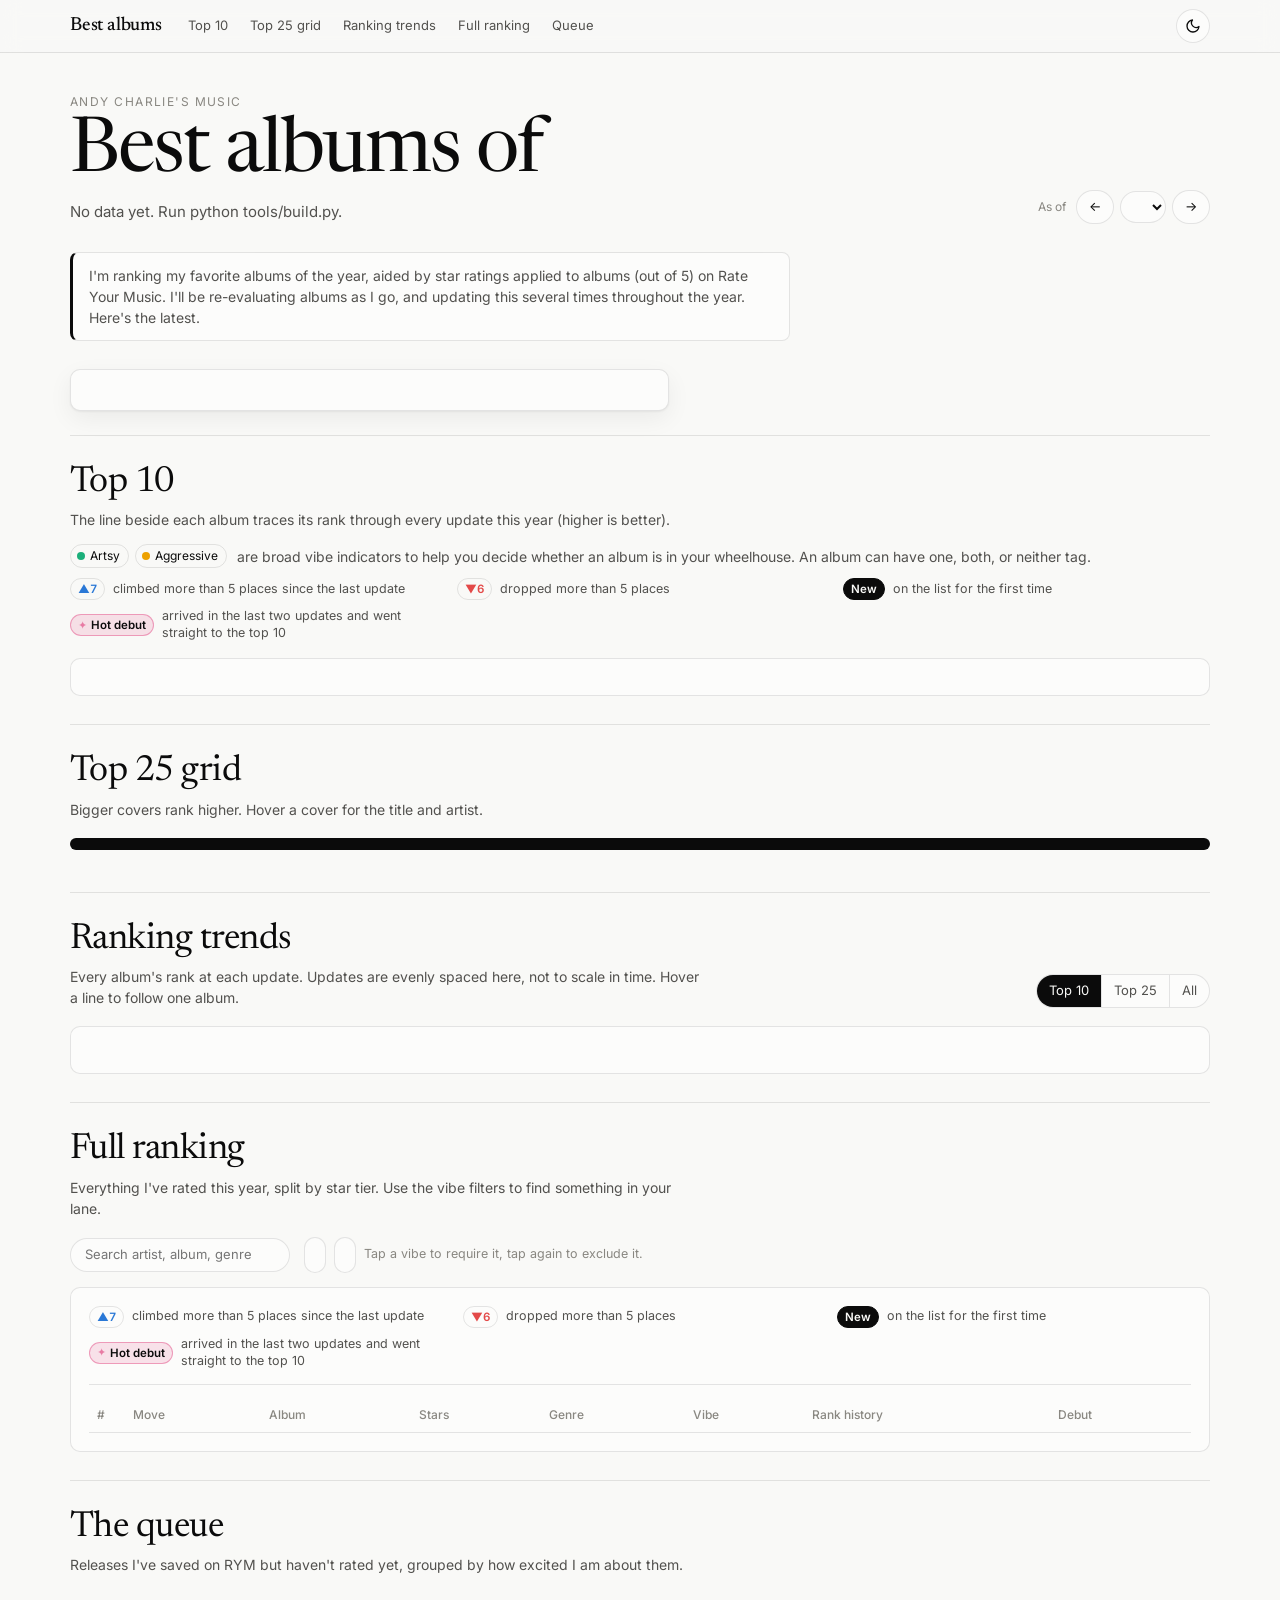
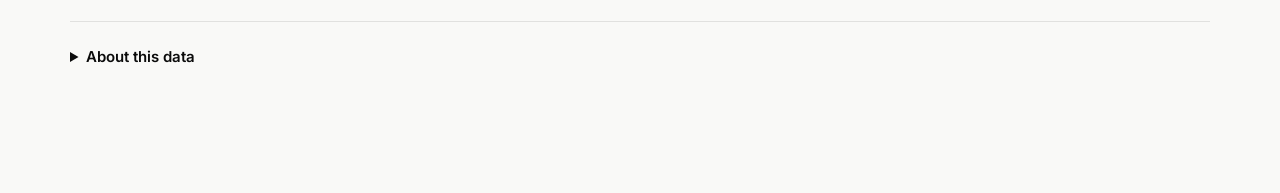
==== commit b1bc940d: "Sentence-case the header label Co-Authored-By: Claude Opus 5.5 <noreply@anthropic.com> Claude-Sessio" ====
--- a/site/index.html
+++ b/site/index.html
@@ -3,7 +3,7 @@
 <head>
 <meta charset="utf-8">
 <meta name="viewport" content="width=device-width, initial-scale=1">
-<title>Best Albums of the Year</title>
+<title>Andy Charlie's best albums</title>
 <meta name="description" content="A running ranking of my favorite albums of the year, updated a few times as the year goes on.">
 <link rel="preconnect" href="https://fonts.googleapis.com">
 <link rel="preconnect" href="https://fonts.gstatic.com" crossorigin>
@@ -14,7 +14,7 @@
 <body>
 <header class="bar">
   <div class="wrap bar-in">
-    <div class="brand" id="brand">Best Albums</div>
+    <div class="brand" id="brand">Best albums</div>
     <nav class="nav" aria-label="Sections">
       <a href="#top10">Top 10</a>
       <a href="#grid">Top 25 grid</a>
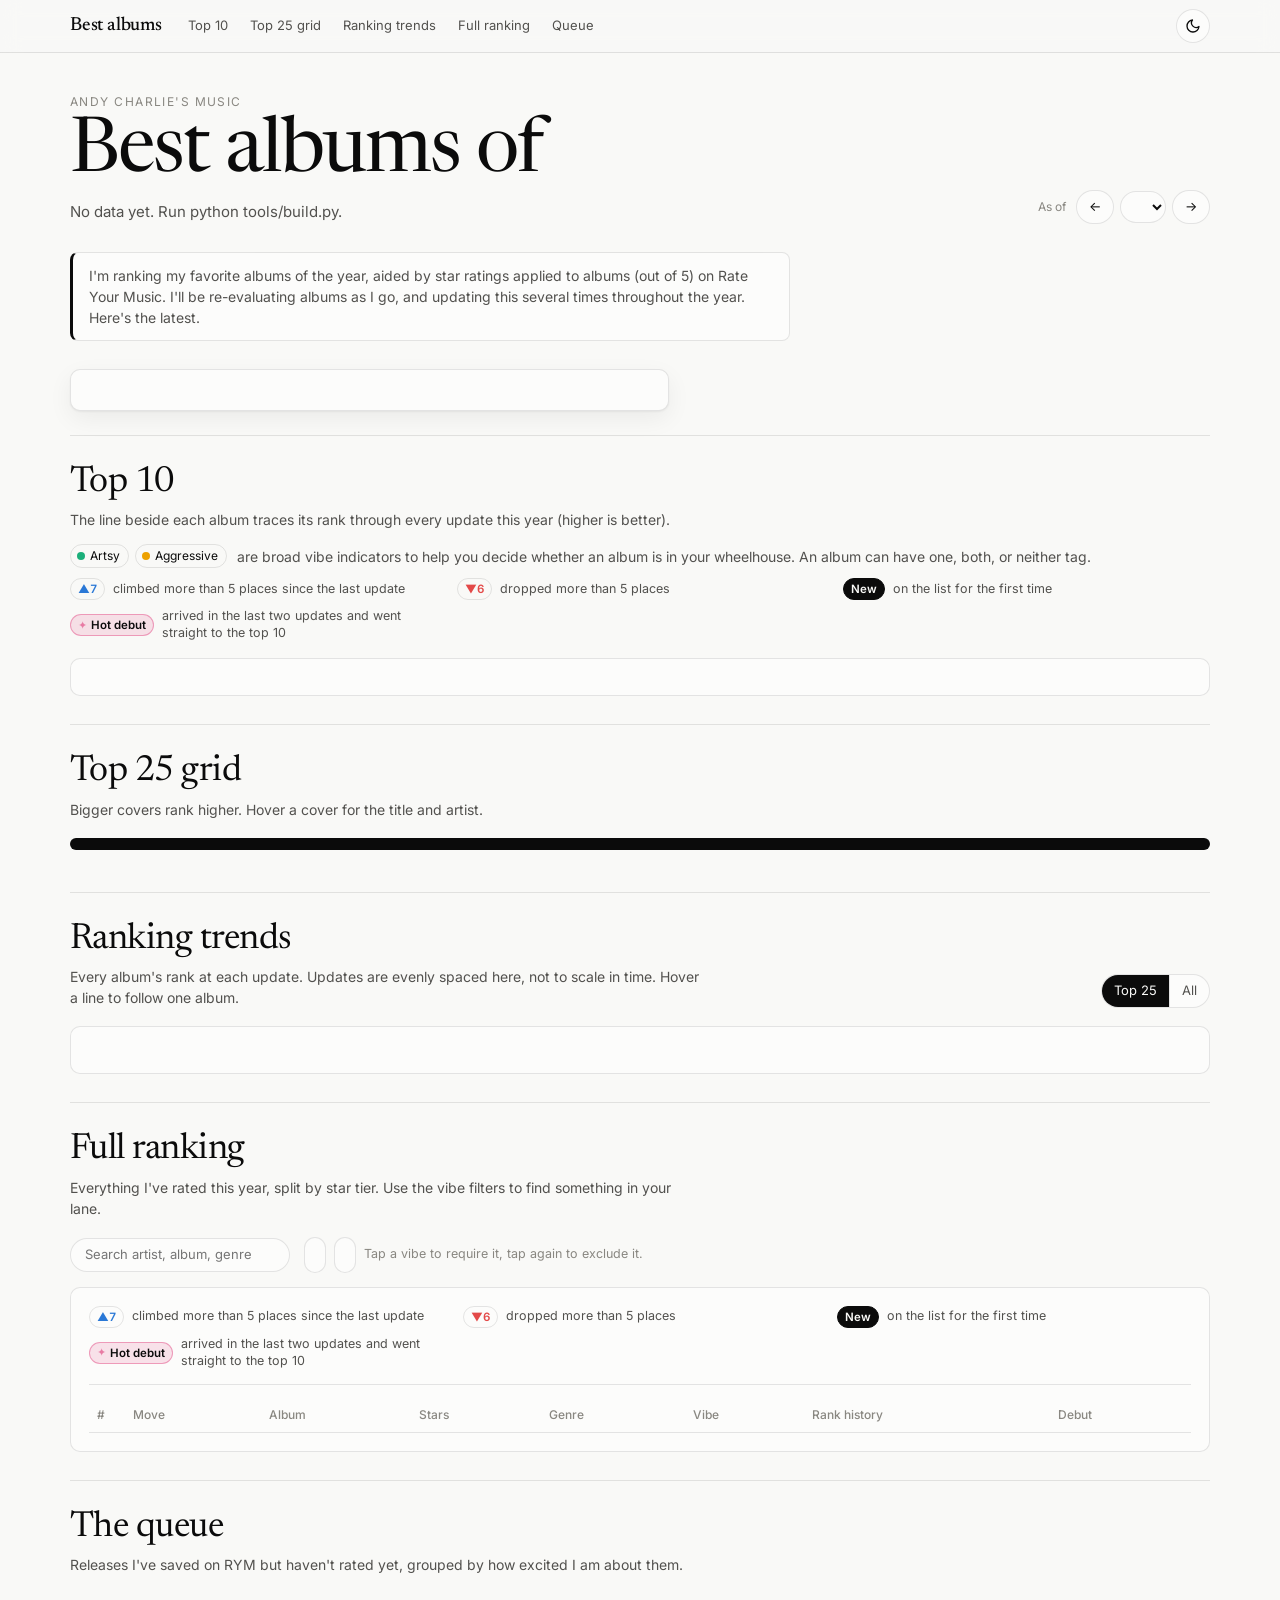
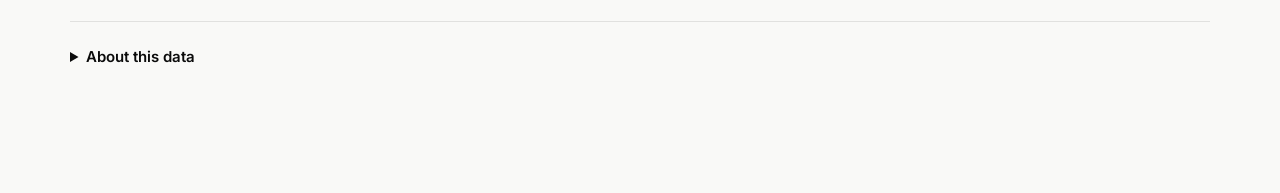
==== commit d469a358: "Ranking trends: drop the Top 10 view, default to Top 25 Co-Authored-By: Claude Opus 5.5 <noreply@ant" ====
--- a/site/index.html
+++ b/site/index.html
@@ -87,7 +87,7 @@
       </div>
       <div class="controls">
         <div class="seg" id="bump-scope" role="group" aria-label="Albums shown">
-          <button type="button" data-v="10">Top 10</button><button type="button" data-v="25">Top 25</button><button type="button" data-v="all">All</button>
+          <button type="button" data-v="25">Top 25</button><button type="button" data-v="all">All</button>
         </div>
       </div>
     </div>
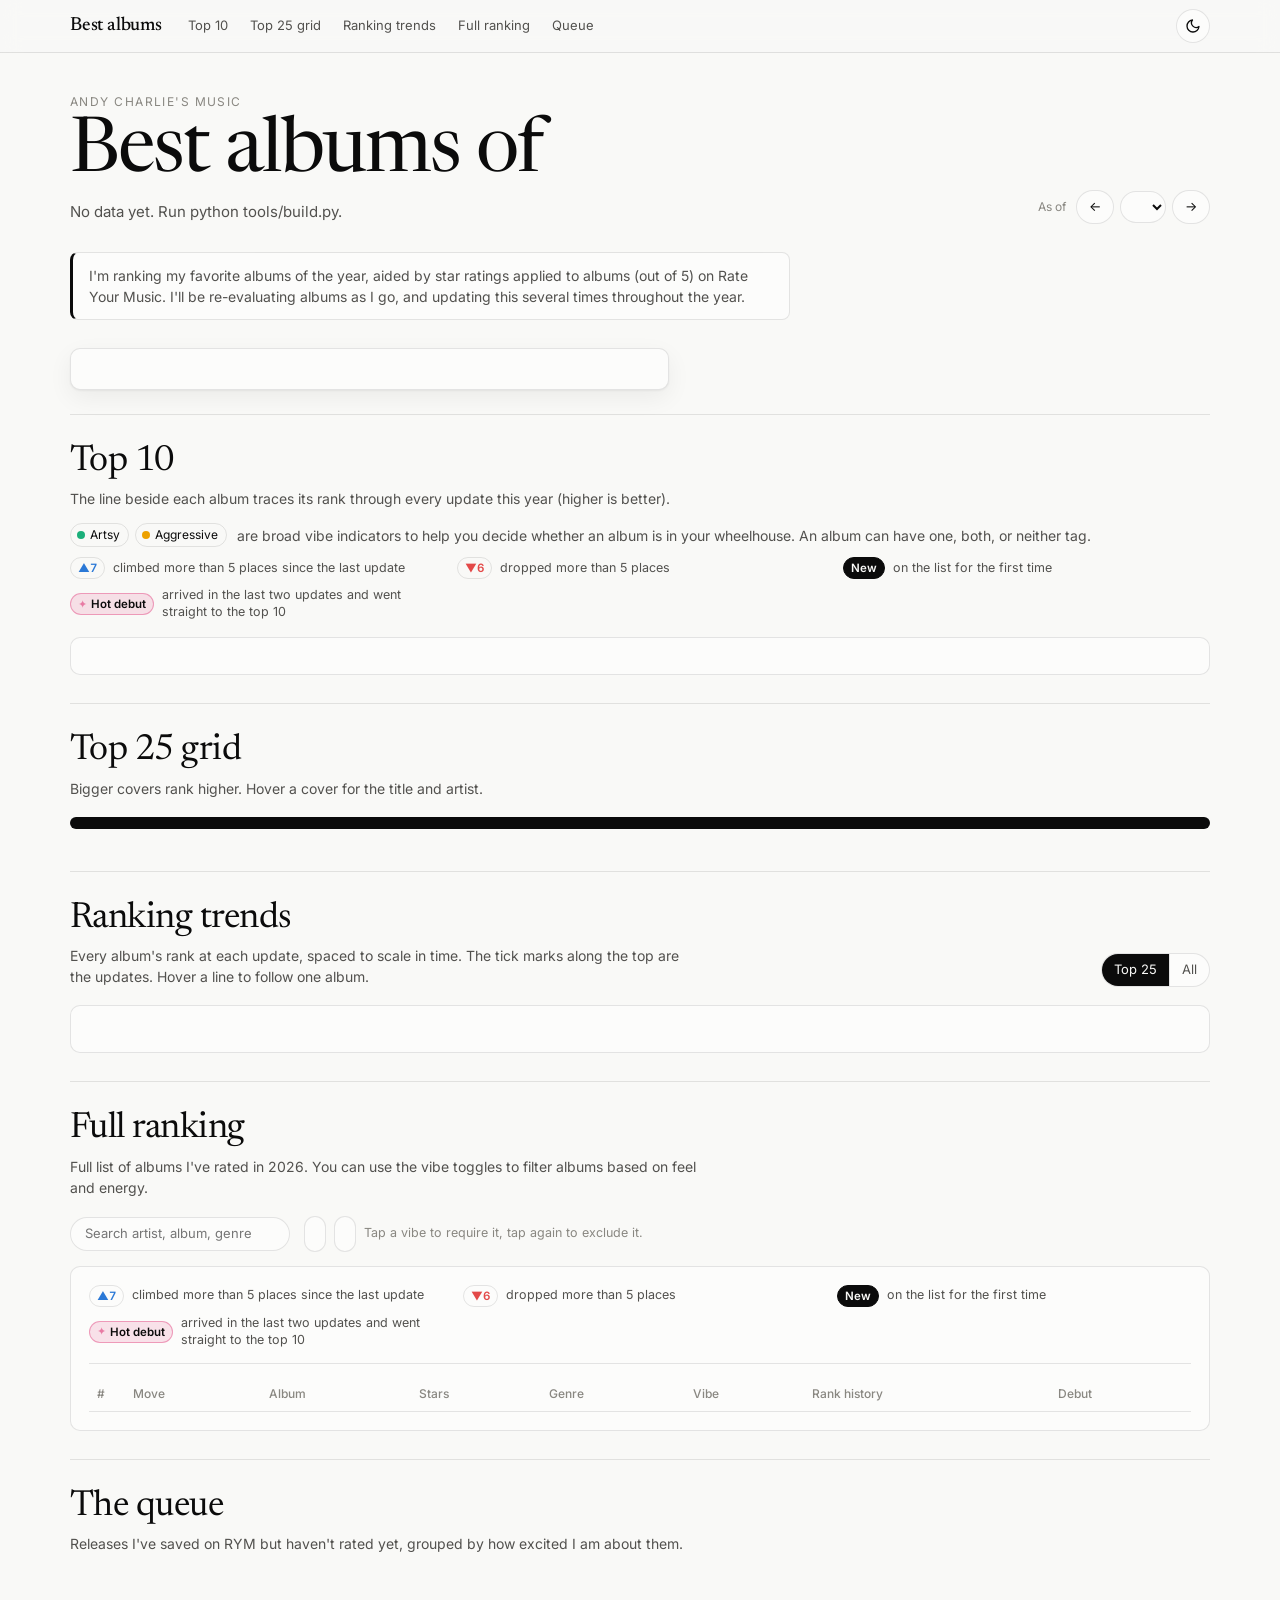
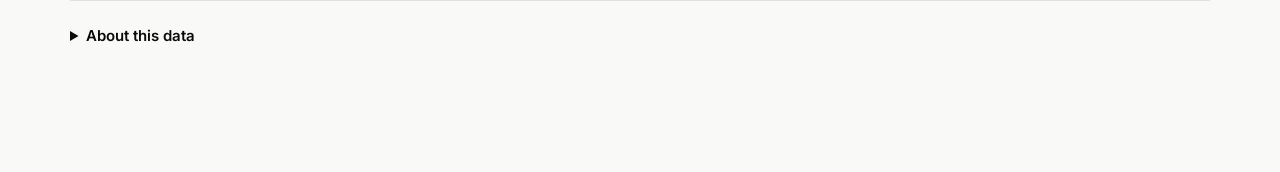
==== commit 3a9c4c6b: "Ranking trends to scale in time; intro and full ranking copy Co-Authored-By: Claude Opus 5.5 <norepl" ====
--- a/site/index.html
+++ b/site/index.html
@@ -45,7 +45,7 @@
       </div>
     </div>
     <div class="context">
-      <p id="intro">I'm ranking my favorite albums of the year, aided by star ratings applied to albums (out of 5) on Rate Your Music. I'll be re-evaluating albums as I go, and updating this several times throughout the year. Here's the latest.</p>
+      <p id="intro">I'm ranking my favorite albums of the year, aided by star ratings applied to albums (out of 5) on Rate Your Music. I'll be re-evaluating albums as I go, and updating this several times throughout the year.</p>
     </div>
     <div class="hero-body">
       <div class="number-one" id="n1"></div>
@@ -83,7 +83,7 @@
     <div class="block-head">
       <div>
         <h2>Ranking trends</h2>
-        <p class="sub">Every album's rank at each update. Updates are evenly spaced here, not to scale in time. Hover a line to follow one album.</p>
+        <p class="sub">Every album's rank at each update, spaced to scale in time. The tick marks along the top are the updates. Hover a line to follow one album.</p>
       </div>
       <div class="controls">
         <div class="seg" id="bump-scope" role="group" aria-label="Albums shown">
@@ -101,7 +101,7 @@
     <div class="block-head">
       <div>
         <h2>Full ranking</h2>
-        <p class="sub">Everything I've rated this year, split by star tier. Use the vibe filters to find something in your lane.</p>
+        <p class="sub" id="ranking-sub">Full list of albums I've rated in 2026. You can use the vibe toggles to filter albums based on feel and energy.</p>
       </div>
     </div>
     <div class="filters">
--- a/site/style.css
+++ b/site/style.css
@@ -221,6 +221,8 @@
 .dim .bump-line:not(.hot), .dim .bump-dot:not(.hot) { opacity: .25; }
 .dim .c-lab:not(.hot) { opacity: .35; }
 .c-now { stroke: var(--ink); stroke-width: 1; opacity: .35; }
+.c-vgrid { stroke-dasharray: 2 3; }
+.c-upd { stroke: var(--muted); stroke-width: 1.5; }
 .legend { display: flex; flex-wrap: wrap; gap: 6px 16px; font-size: 12.5px; color: var(--ink-2); margin-bottom: 10px; align-items: center; }
 .legend .k { display: inline-flex; align-items: center; gap: 6px; }
 .legend .sw { width: 12px; height: 12px; border-radius: 3px; display: inline-block; }
